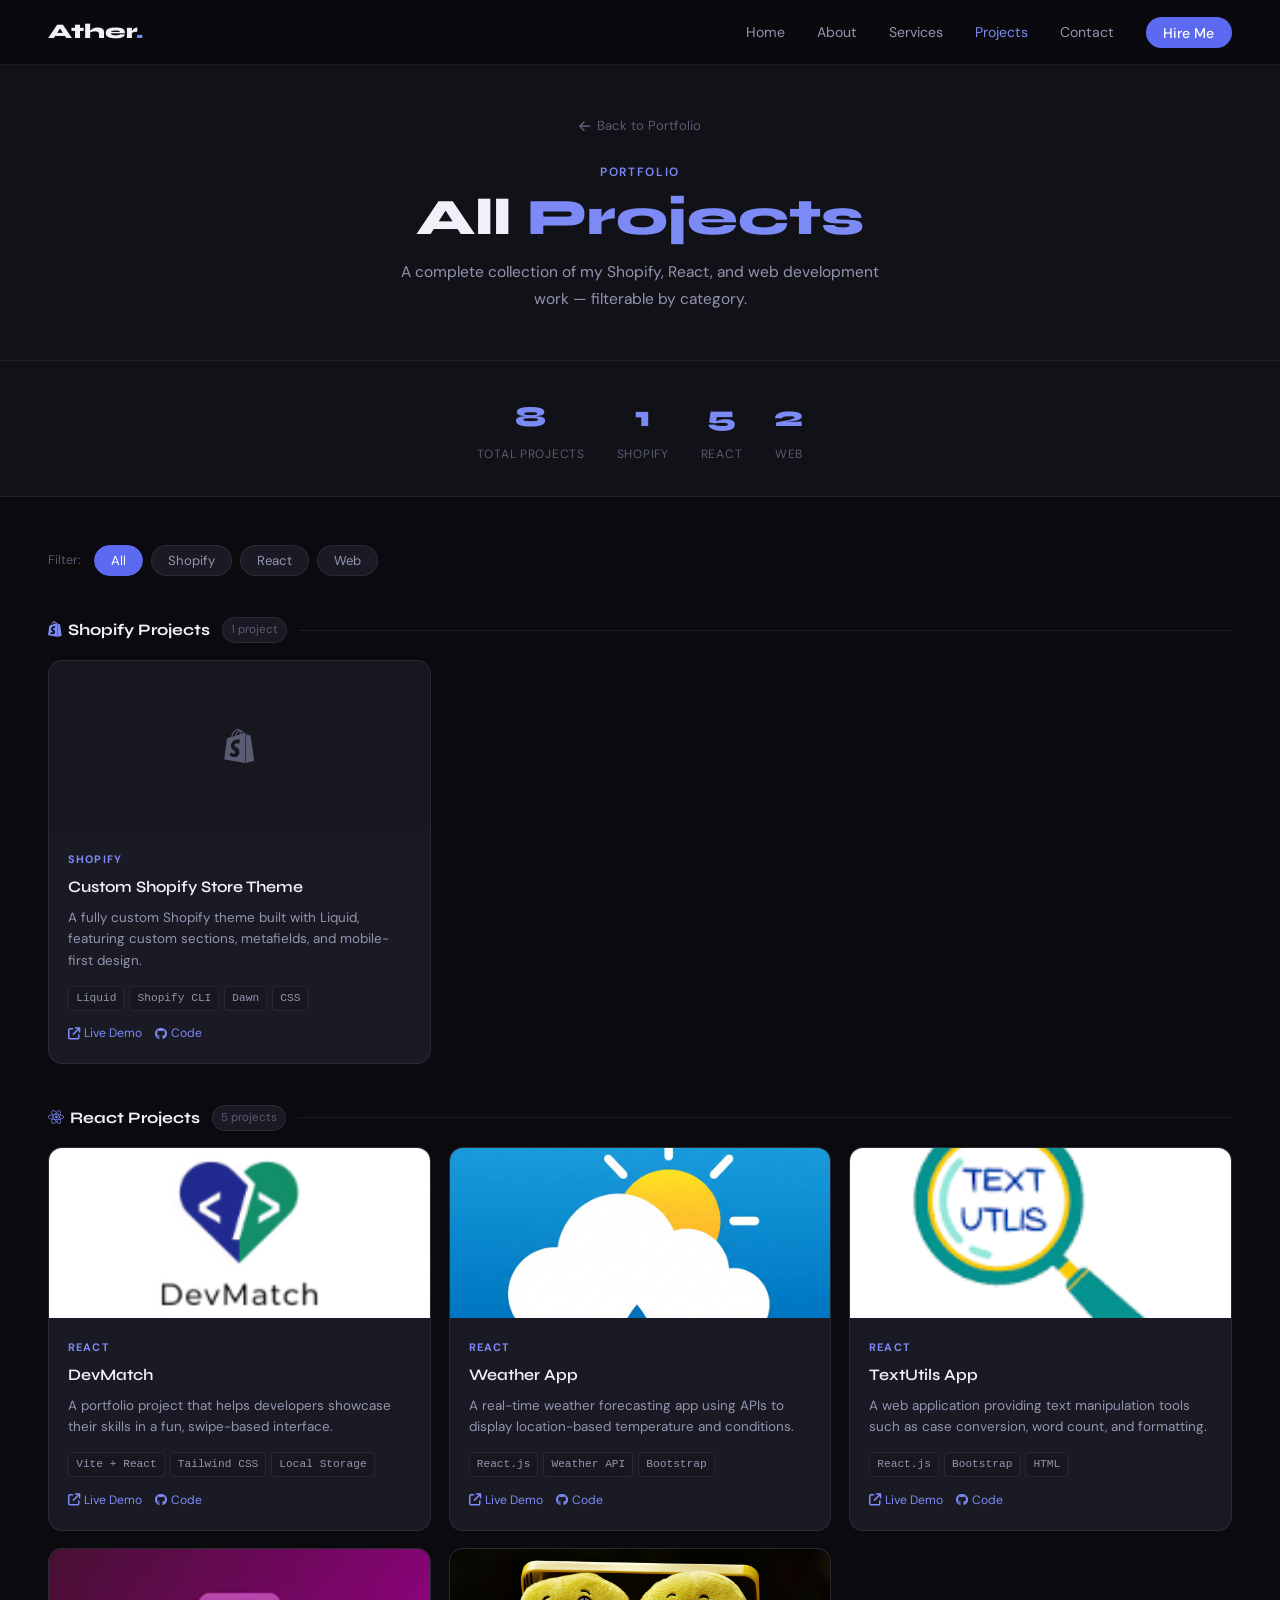
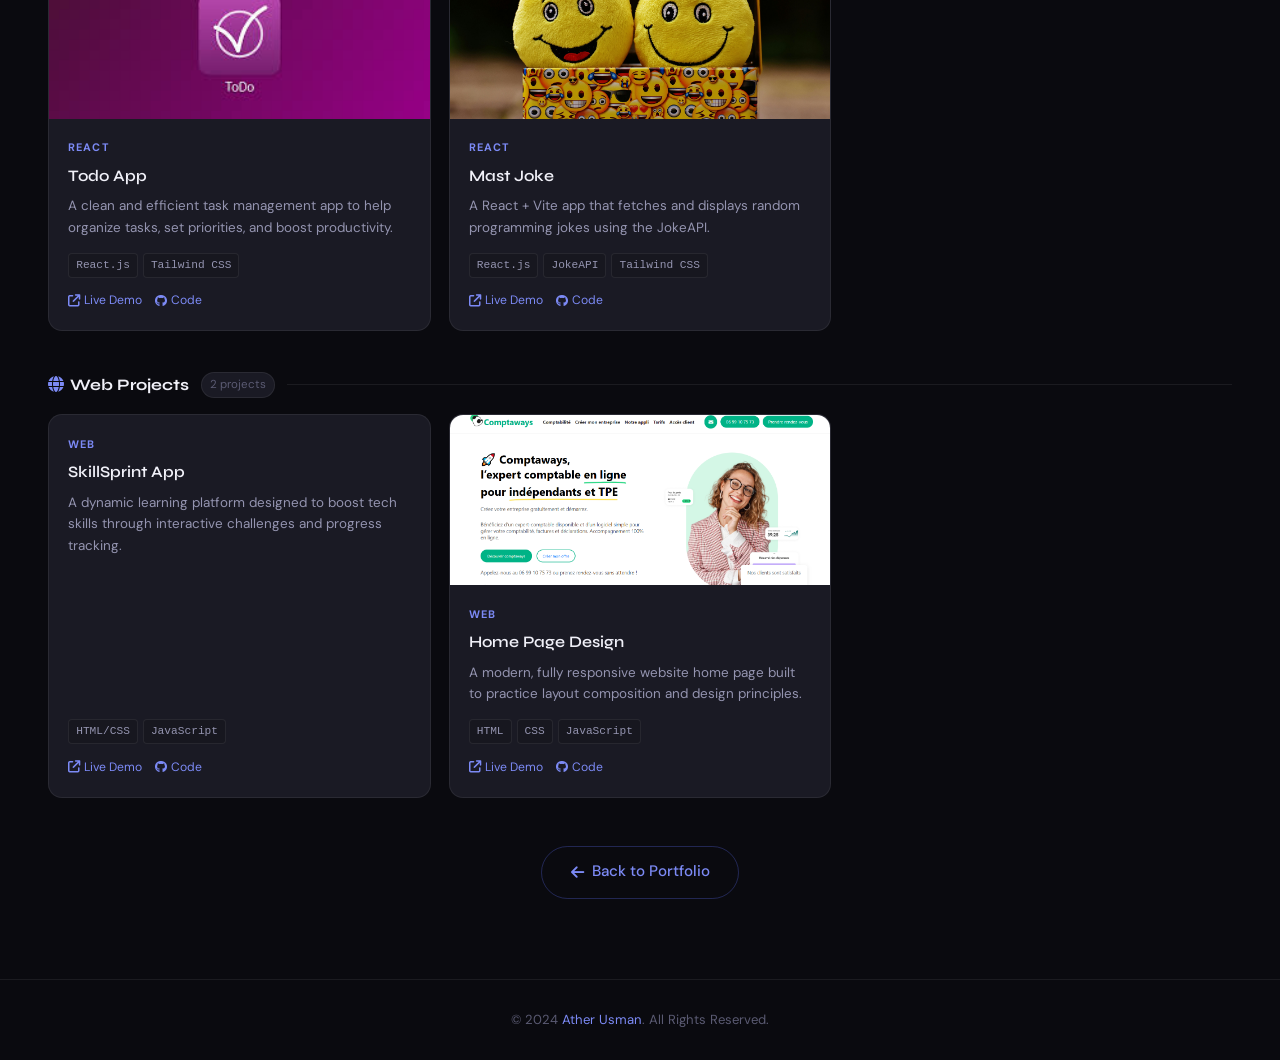
==== project.html @ b2c1b4cc "add button add more in servies and add new page all projects" ====
<!DOCTYPE html>
<html lang="en">
<head>
  <meta charset="UTF-8"/>
  <meta name="viewport" content="width=device-width, initial-scale=1.0"/>
  <title>All Projects — Ather Usman</title>
  <link rel="preconnect" href="https://fonts.googleapis.com"/>
  <link rel="preconnect" href="https://fonts.gstatic.com" crossorigin/>
  <link href="https://fonts.googleapis.com/css2?family=Syne:wght@400;500;600;700;800&family=DM+Sans:ital,opsz,wght@0,9..40,300;0,9..40,400;0,9..40,500;1,9..40,300&display=swap" rel="stylesheet"/>
  <link rel="stylesheet" href="https://cdnjs.cloudflare.com/ajax/libs/font-awesome/6.5.0/css/all.min.css"/>
  <style>
    *, *::before, *::after { box-sizing:border-box; margin:0; padding:0; }
    :root {
      --bg:#0a0a0f; --bg2:#111118; --bg3:#17171f;
      --card:#1a1a24; --accent:#5b6af0; --accent2:#7c8af5; --accent3:#3d4de0;
      --green:#22c55e; --text:#f0f0f8; --text2:#9494b0; --text3:#5a5a72;
      --border:rgba(255,255,255,0.07); --border2:rgba(91,106,240,0.3);
      --font-head:'Syne',sans-serif; --font-body:'DM Sans',sans-serif;
      --radius:14px; --radius-sm:8px; --pad:clamp(1.2rem,5vw,3rem);
    }
    html { scroll-behavior:smooth; }
    body { font-family:var(--font-body); background:var(--bg); color:var(--text); line-height:1.7; overflow-x:hidden; }

    /* NAV */
    nav {
      position:fixed; top:0; left:0; right:0; z-index:200;
      display:flex; align-items:center; justify-content:space-between;
      padding:0.9rem var(--pad);
      background:rgba(10,10,15,0.93); backdrop-filter:blur(18px);
      border-bottom:1px solid var(--border);
    }
    .nav-logo { font-family:var(--font-head); font-size:1.3rem; font-weight:800; color:var(--text); text-decoration:none; }
    .nav-logo span { color:var(--accent2); }
    .nav-links { display:flex; align-items:center; gap:2rem; list-style:none; }
    .nav-links a { color:var(--text2); text-decoration:none; font-size:0.88rem; transition:color 0.2s; }
    .nav-links a:hover { color:var(--text); }
    .nav-hire { background:var(--accent)!important; color:#fff!important; padding:0.42rem 1.1rem; border-radius:50px; font-weight:500!important; }
    .nav-links .active-link { color:var(--accent2)!important; }

    /* Hamburger */
    .hamburger { display:none; flex-direction:column; justify-content:center; align-items:center; gap:5px; width:40px; height:40px; background:var(--card); border:1px solid var(--border); border-radius:var(--radius-sm); cursor:pointer; z-index:201; }
    .hamburger span { display:block; width:20px; height:2px; background:var(--text2); border-radius:2px; transition:all 0.3s; }
    .hamburger.open span:nth-child(1) { transform:translateY(7px) rotate(45deg); background:var(--accent2); }
    .hamburger.open span:nth-child(2) { opacity:0; }
    .hamburger.open span:nth-child(3) { transform:translateY(-7px) rotate(-45deg); background:var(--accent2); }

    .drawer-overlay { display:none; position:fixed; inset:0; z-index:198; background:rgba(0,0,0,0.55); backdrop-filter:blur(2px); opacity:0; transition:opacity 0.35s; }
    .drawer-overlay.open { display:block; opacity:1; }
    .mobile-menu { position:fixed; top:0; right:0; bottom:0; z-index:199; width:min(78vw,300px); background:#13131d; border-left:1px solid var(--border2); display:flex; flex-direction:column; transform:translateX(100%); transition:transform 0.38s cubic-bezier(0.4,0,0.2,1); pointer-events:none; }
    .mobile-menu.open { transform:translateX(0); pointer-events:all; }
    .drawer-header { display:flex; align-items:center; justify-content:space-between; padding:1.1rem 1.4rem; border-bottom:1px solid var(--border); }
    .drawer-logo { font-family:var(--font-head); font-size:1.2rem; font-weight:800; color:var(--text); }
    .drawer-logo span { color:var(--accent2); }
    .drawer-close { width:34px; height:34px; background:var(--card); border:1px solid var(--border); border-radius:var(--radius-sm); display:flex; align-items:center; justify-content:center; cursor:pointer; color:var(--text2); font-size:1rem; transition:border-color 0.2s,color 0.2s; }
    .drawer-close:hover { border-color:var(--border2); color:var(--accent2); }
    .mobile-menu a { display:flex; align-items:center; gap:12px; color:var(--text2); text-decoration:none; font-size:1rem; font-weight:500; padding:1rem 1.5rem; border-bottom:1px solid var(--border); transition:color 0.2s,background 0.2s; }
    .mobile-menu a:hover { color:var(--text); background:rgba(255,255,255,0.03); }
    .mobile-menu a i { width:18px; text-align:center; color:var(--accent2); font-size:0.85rem; }
    .drawer-footer { margin-top:auto; padding:1.4rem; border-top:1px solid var(--border); }
    .drawer-hire { display:flex!important; align-items:center!important; justify-content:center!important; gap:8px; background:var(--accent)!important; color:#fff!important; border-radius:50px!important; padding:0.75rem 1.5rem!important; font-weight:600!important; font-size:0.9rem!important; border:none!important; width:100%; }
    .drawer-hire:hover { background:var(--accent2)!important; }
    .drawer-available { display:flex; align-items:center; gap:8px; font-size:0.75rem; color:var(--text3); margin-top:0.9rem; justify-content:center; }
    .drawer-available .dot { width:6px; height:6px; border-radius:50%; background:var(--green); animation:pulse 2s infinite; }
    @keyframes pulse { 0%,100%{opacity:1} 50%{opacity:0.4} }

    /* PAGE HERO */
    .page-hero {
      padding: 7rem var(--pad) 3rem;
      text-align:center;
      background:var(--bg2);
      border-bottom:1px solid var(--border);
    }
    .back-btn {
      display:inline-flex; align-items:center; gap:7px;
      color:var(--text3); text-decoration:none; font-size:0.82rem;
      margin-bottom:1.5rem; transition:color 0.2s;
    }
    .back-btn:hover { color:var(--accent2); }
    .page-hero .section-label { font-size:0.75rem; font-weight:600; letter-spacing:0.14em; text-transform:uppercase; color:var(--accent2); margin-bottom:0.5rem; }
    .page-hero h1 { font-family:var(--font-head); font-size:clamp(2rem,5vw,3.2rem); font-weight:800; line-height:1.1; margin-bottom:0.8rem; }
    .page-hero h1 span { color:var(--accent2); }
    .page-hero p { color:var(--text2); font-size:0.97rem; max-width:480px; margin:0 auto; }

    /* STATS ROW */
    .stats-row {
      display:flex; justify-content:center; gap:2rem; flex-wrap:wrap;
      padding:2rem var(--pad);
      background:var(--bg2);
      border-bottom:1px solid var(--border);
    }
    .stat { text-align:center; }
    .stat-num { font-family:var(--font-head); font-size:1.8rem; font-weight:800; color:var(--accent2); }
    .stat-label { font-size:0.75rem; color:var(--text3); text-transform:uppercase; letter-spacing:0.06em; margin-top:2px; }

    /* MAIN CONTENT */
    main { padding:3rem var(--pad) 5rem; }

    /* FILTER */
    .filter-row { display:flex; gap:0.5rem; flex-wrap:wrap; margin-bottom:2rem; align-items:center; }
    .filter-label { font-size:0.78rem; color:var(--text3); margin-right:0.3rem; }
    .filter-btn { background:var(--card); border:1px solid var(--border); color:var(--text2); padding:0.38rem 1rem; border-radius:50px; font-size:0.82rem; cursor:pointer; font-family:var(--font-body); transition:all 0.2s; }
    .filter-btn.active, .filter-btn:hover { background:var(--accent); border-color:var(--accent); color:#fff; }

    /* CATEGORY LABEL */
    .cat-header { display:flex; align-items:center; gap:12px; margin:2.5rem 0 1rem; }
    .cat-title { font-family:var(--font-head); font-size:1rem; font-weight:700; color:var(--text); }
    .cat-count { font-size:0.72rem; color:var(--text3); background:var(--card); border:1px solid var(--border); padding:2px 8px; border-radius:20px; }
    .cat-line { flex:1; height:1px; background:var(--border); }

    /* PROJECT GRID */
    .projects-grid { display:grid; grid-template-columns:repeat(auto-fill,minmax(290px,1fr)); gap:1.1rem; }
    .project-card { background:var(--card); border:1px solid var(--border); border-radius:var(--radius); overflow:hidden; transition:border-color 0.2s,transform 0.2s; display:flex; flex-direction:column; opacity:0; transform:translateY(20px); animation:fadeUp 0.5s ease forwards; }
    @keyframes fadeUp { to { opacity:1; transform:translateY(0); } }
    .project-card:hover { border-color:var(--border2); transform:translateY(-4px); }
    .project-img { width:100%; height:170px; object-fit:cover; display:block; background:var(--bg3); }
    .project-img-placeholder { width:100%; height:170px; background:var(--bg3); display:flex; align-items:center; justify-content:center; color:var(--text3); font-size:2.2rem; }
    .project-body { padding:1.2rem; flex:1; display:flex; flex-direction:column; }
    .project-type { font-size:0.68rem; font-weight:700; letter-spacing:0.1em; text-transform:uppercase; color:var(--accent2); margin-bottom:0.3rem; }
    .project-title { font-family:var(--font-head); font-size:1rem; font-weight:600; margin-bottom:0.4rem; }
    .project-desc { font-size:0.84rem; color:var(--text2); line-height:1.6; margin-bottom:0.9rem; flex:1; }
    .project-techs { display:flex; flex-wrap:wrap; gap:5px; }
    .project-tech { background:var(--bg3); border:1px solid var(--border); color:var(--text2); font-size:0.7rem; padding:2px 7px; border-radius:4px; font-family:'Courier New',monospace; }
    .project-links { display:flex; gap:0.8rem; margin-top:0.8rem; }
    .project-link { font-size:0.76rem; color:var(--accent2); text-decoration:none; display:flex; align-items:center; gap:4px; }
    .project-link:hover { color:var(--text); }

    /* HIDDEN when filtered */
    .project-card.hidden { display:none; }

    /* NO RESULTS */
    .no-results { text-align:center; padding:3rem; color:var(--text3); display:none; }
    .no-results i { font-size:2rem; margin-bottom:0.8rem; display:block; }

    /* BACK TO TOP */
    .back-to-portfolio { text-align:center; margin-top:3rem; }
    .btn-outline { display:inline-flex; align-items:center; gap:8px; border:1px solid var(--border2); color:var(--accent2); padding:0.8rem 1.8rem; border-radius:50px; text-decoration:none; font-weight:500; font-size:0.95rem; transition:background 0.2s; }
    .btn-outline:hover { background:rgba(91,106,240,0.1); }
    .btn-primary { display:inline-flex; align-items:center; gap:8px; background:var(--accent); color:#fff; padding:0.8rem 1.8rem; border-radius:50px; text-decoration:none; font-weight:500; font-size:0.95rem; transition:background 0.2s,transform 0.15s; }
    .btn-primary:hover { background:var(--accent2); }

    /* FOOTER */
    footer { text-align:center; padding:1.8rem var(--pad); border-top:1px solid var(--border); font-size:0.82rem; color:var(--text3); }
    footer span { color:var(--accent2); }

    /* RESPONSIVE */
    @media (max-width:640px) {
      .hamburger { display:flex; }
      .nav-links { display:none; }
      .stats-row { gap:1.2rem; }
      .projects-grid { grid-template-columns:1fr; }
    }
  </style>
</head>
<body>

<!-- NAV -->
<nav>
  <a href="index.html" class="nav-logo">Ather<span>.</span></a>
  <ul class="nav-links">
    <li><a href="index.html">Home</a></li>
    <li><a href="index.html#about">About</a></li>
    <li><a href="index.html#services">Services</a></li>
    <li><a href="projects.html" class="active-link">Projects</a></li>
    <li><a href="index.html#contact">Contact</a></li>
    <li><a href="index.html#contact" class="nav-hire">Hire Me</a></li>
  </ul>
  <button class="hamburger" id="hamburger" aria-label="Toggle menu">
    <span></span><span></span><span></span>
  </button>
</nav>

<!-- OVERLAY -->
<div class="drawer-overlay" id="drawer-overlay" onclick="closeMenu()"></div>

<!-- SIDE DRAWER -->
<div class="mobile-menu" id="mobile-menu">
  <div class="drawer-header">
    <span class="drawer-logo">Ather<span>.</span></span>
    <div class="drawer-close" onclick="closeMenu()"><i class="fa-solid fa-xmark"></i></div>
  </div>
  <a href="index.html" onclick="closeMenu()"><i class="fa-solid fa-house"></i> Home</a>
  <a href="index.html#about" onclick="closeMenu()"><i class="fa-solid fa-user"></i> About</a>
  <a href="index.html#services" onclick="closeMenu()"><i class="fa-solid fa-briefcase"></i> Services</a>
  <a href="projects.html" onclick="closeMenu()"><i class="fa-solid fa-folder-open"></i> Projects</a>
  <a href="index.html#contact" onclick="closeMenu()"><i class="fa-solid fa-envelope"></i> Contact</a>
  <div class="drawer-footer">
    <a href="index.html#contact" class="drawer-hire" onclick="closeMenu()"><i class="fa-solid fa-paper-plane"></i> Hire Me</a>
    <div class="drawer-available"><span class="dot"></span> Available for freelance work</div>
  </div>
</div>

<!-- PAGE HERO -->
<div class="page-hero">
  <a href="index.html" class="back-btn"><i class="fa-solid fa-arrow-left"></i> Back to Portfolio</a>
  <div class="section-label">Portfolio</div>
  <h1>All <span>Projects</span></h1>
  <p>A complete collection of my Shopify, React, and web development work — filterable by category.</p>
</div>

<!-- STATS -->
<div class="stats-row">
  <div class="stat"><div class="stat-num" id="total-count">0</div><div class="stat-label">Total Projects</div></div>
  <div class="stat"><div class="stat-num" id="shopify-count">0</div><div class="stat-label">Shopify</div></div>
  <div class="stat"><div class="stat-num" id="react-count">0</div><div class="stat-label">React</div></div>
  <div class="stat"><div class="stat-num" id="web-count">0</div><div class="stat-label">Web</div></div>
</div>

<!-- MAIN -->
<main>

  <!-- FILTER -->
  <div class="filter-row">
    <span class="filter-label">Filter:</span>
    <button class="filter-btn active" onclick="filter('all',this)">All</button>
    <button class="filter-btn" onclick="filter('shopify',this)">Shopify</button>
    <button class="filter-btn" onclick="filter('react',this)">React</button>
    <button class="filter-btn" onclick="filter('web',this)">Web</button>
  </div>

  <!-- ── SHOPIFY CATEGORY ── -->
  <div class="cat-header" id="cat-shopify">
    <span class="cat-title"><i class="fa-brands fa-shopify" style="color:var(--accent2);margin-right:6px;"></i>Shopify Projects</span>
    <span class="cat-count" id="shopify-label">0 projects</span>
    <div class="cat-line"></div>
  </div>
  <div class="projects-grid" id="grid-shopify">

    <!-- ADD YOUR SHOPIFY PROJECTS HERE -->
    <div class="project-card" data-type="shopify" style="animation-delay:0.05s">
      <div class="project-img-placeholder"><i class="fa-brands fa-shopify"></i></div>
      <div class="project-body">
        <div class="project-type">Shopify</div>
        <div class="project-title">Custom Shopify Store Theme</div>
        <div class="project-desc">A fully custom Shopify theme built with Liquid, featuring custom sections, metafields, and mobile-first design.</div>
        <div class="project-techs"><span class="project-tech">Liquid</span><span class="project-tech">Shopify CLI</span><span class="project-tech">Dawn</span><span class="project-tech">CSS</span></div>
        <div class="project-links"><a href="#" class="project-link"><i class="fa-solid fa-arrow-up-right-from-square"></i> Live Demo</a><a href="#" class="project-link"><i class="fa-brands fa-github"></i> Code</a></div>
      </div>
    </div>

    <!-- Add more Shopify cards here -->

  </div>

  <!-- ── REACT CATEGORY ── -->
  <div class="cat-header" id="cat-react">
    <span class="cat-title"><i class="fa-brands fa-react" style="color:var(--accent2);margin-right:6px;"></i>React Projects</span>
    <span class="cat-count" id="react-label">0 projects</span>
    <div class="cat-line"></div>
  </div>
  <div class="projects-grid" id="grid-react">

    <div class="project-card" data-type="react" style="animation-delay:0.05s">
      <img src="images/devmatch.png" alt="DevMatch" class="project-img" onerror="this.style.display='none'"/>
      <div class="project-body">
        <div class="project-type">React</div>
        <div class="project-title">DevMatch</div>
        <div class="project-desc">A portfolio project that helps developers showcase their skills in a fun, swipe-based interface.</div>
        <div class="project-techs"><span class="project-tech">Vite + React</span><span class="project-tech">Tailwind CSS</span><span class="project-tech">Local Storage</span></div>
        <div class="project-links"><a href="https://devmatchpro.netlify.app/" class="project-link"><i class="fa-solid fa-arrow-up-right-from-square"></i> Live Demo</a><a href="https://github.com/Ather-10/devmatch" class="project-link"><i class="fa-brands fa-github"></i> Code</a></div>
      </div>
    </div>

    <div class="project-card" data-type="react" style="animation-delay:0.1s">
      <img src="images/weather.pnj.png" alt="Weather App" class="project-img" onerror="this.style.display='none'"/>
      <div class="project-body">
        <div class="project-type">React</div>
        <div class="project-title">Weather App</div>
        <div class="project-desc">A real-time weather forecasting app using APIs to display location-based temperature and conditions.</div>
        <div class="project-techs"><span class="project-tech">React.js</span><span class="project-tech">Weather API</span><span class="project-tech">Bootstrap</span></div>
        <div class="project-links"><a href="https://ather-10.github.io/my-weather-app/" class="project-link"><i class="fa-solid fa-arrow-up-right-from-square"></i> Live Demo</a><a href="https://github.com/Ather-10/my-weather-app" class="project-link"><i class="fa-brands fa-github"></i> Code</a></div>
      </div>
    </div>

    <div class="project-card" data-type="react" style="animation-delay:0.15s">
      <img src="images/textutils.png" alt="TextUtils" class="project-img" onerror="this.style.display='none'"/>
      <div class="project-body">
        <div class="project-type">React</div>
        <div class="project-title">TextUtils App</div>
        <div class="project-desc">A web application providing text manipulation tools such as case conversion, word count, and formatting.</div>
        <div class="project-techs"><span class="project-tech">React.js</span><span class="project-tech">Bootstrap</span><span class="project-tech">HTML</span></div>
        <div class="project-links"><a href="https://ather-10.github.io/textutills-app/" class="project-link"><i class="fa-solid fa-arrow-up-right-from-square"></i> Live Demo</a><a href="https://github.com/Ather-10/textutills-app" class="project-link"><i class="fa-brands fa-github"></i> Code</a></div>
      </div>
    </div>

    <div class="project-card" data-type="react" style="animation-delay:0.2s">
      <img src="images/Todo.jpg" alt="Todo App" class="project-img" onerror="this.style.display='none'"/>
      <div class="project-body">
        <div class="project-type">React</div>
        <div class="project-title">Todo App</div>
        <div class="project-desc">A clean and efficient task management app to help organize tasks, set priorities, and boost productivity.</div>
        <div class="project-techs"><span class="project-tech">React.js</span><span class="project-tech">Tailwind CSS</span></div>
        <div class="project-links"><a href="https://ather-10.github.io/todo/" class="project-link"><i class="fa-solid fa-arrow-up-right-from-square"></i> Live Demo</a><a href="https://github.com/Ather-10/todo" class="project-link"><i class="fa-brands fa-github"></i> Code</a></div>
      </div>
    </div>

    <div class="project-card" data-type="react" style="animation-delay:0.25s">
      <img src="images/joke.jpg" alt="Mast Joke" class="project-img" onerror="this.style.display='none'"/>
      <div class="project-body">
        <div class="project-type">React</div>
        <div class="project-title">Mast Joke</div>
        <div class="project-desc">A React + Vite app that fetches and displays random programming jokes using the JokeAPI.</div>
        <div class="project-techs"><span class="project-tech">React.js</span><span class="project-tech">JokeAPI</span><span class="project-tech">Tailwind CSS</span></div>
        <div class="project-links"><a href="https://ather-10.github.io/mastjoke/" class="project-link"><i class="fa-solid fa-arrow-up-right-from-square"></i> Live Demo</a><a href="https://github.com/Ather-10/mastjoke" class="project-link"><i class="fa-brands fa-github"></i> Code</a></div>
      </div>
    </div>

    <!-- Add more React cards here -->

  </div>

  <!-- ── WEB CATEGORY ── -->
  <div class="cat-header" id="cat-web">
    <span class="cat-title"><i class="fa-solid fa-globe" style="color:var(--accent2);margin-right:6px;"></i>Web Projects</span>
    <span class="cat-count" id="web-label">0 projects</span>
    <div class="cat-line"></div>
  </div>
  <div class="projects-grid" id="grid-web">

    <div class="project-card" data-type="web" style="animation-delay:0.05s">
      <img src="images/skillrecoder.png" alt="SkillSprint" class="project-img" onerror="this.style.display='none'"/>
      <div class="project-body">
        <div class="project-type">Web</div>
        <div class="project-title">SkillSprint App</div>
        <div class="project-desc">A dynamic learning platform designed to boost tech skills through interactive challenges and progress tracking.</div>
        <div class="project-techs"><span class="project-tech">HTML/CSS</span><span class="project-tech">JavaScript</span></div>
        <div class="project-links"><a href="https://ather-10.github.io/test_demo/" class="project-link"><i class="fa-solid fa-arrow-up-right-from-square"></i> Live Demo</a><a href="https://github.com/Ather-10/test_demo" class="project-link"><i class="fa-brands fa-github"></i> Code</a></div>
      </div>
    </div>

    <div class="project-card" data-type="web" style="animation-delay:0.1s">
      <img src="images/design.png" alt="Home Page Design" class="project-img" onerror="this.style.display='none'"/>
      <div class="project-body">
        <div class="project-type">Web</div>
        <div class="project-title">Home Page Design</div>
        <div class="project-desc">A modern, fully responsive website home page built to practice layout composition and design principles.</div>
        <div class="project-techs"><span class="project-tech">HTML</span><span class="project-tech">CSS</span><span class="project-tech">JavaScript</span></div>
        <div class="project-links"><a href="https://ather-10.github.io/comptaways/" class="project-link"><i class="fa-solid fa-arrow-up-right-from-square"></i> Live Demo</a><a href="https://github.com/Ather-10/comptaways" class="project-link"><i class="fa-brands fa-github"></i> Code</a></div>
      </div>
    </div>

    <!-- Add more Web cards here -->

  </div>

  <div id="no-results" class="no-results">
    <i class="fa-solid fa-folder-open"></i>
    No projects found in this category.
  </div>

  <!-- BACK TO PORTFOLIO -->
  <div class="back-to-portfolio">
    <a href="index.html" class="btn-outline"><i class="fa-solid fa-arrow-left"></i> Back to Portfolio</a>
  </div>

</main>

<footer>
  <p>© 2024 <span>Ather Usman</span>. All Rights Reserved.</p>
</footer>

<script>
  /* Hamburger */
  const ham = document.getElementById('hamburger');
  const mMenu = document.getElementById('mobile-menu');
  const overlay = document.getElementById('drawer-overlay');
  ham.addEventListener('click', () => { mMenu.classList.contains('open') ? closeMenu() : openMenu(); });
  function openMenu() { ham.classList.add('open'); mMenu.classList.add('open'); overlay.classList.add('open'); document.body.style.overflow='hidden'; }
  function closeMenu() { ham.classList.remove('open'); mMenu.classList.remove('open'); overlay.classList.remove('open'); document.body.style.overflow=''; }

  /* Count projects and update stats */
  function updateStats(type) {
    const all = document.querySelectorAll('.project-card');
    const shopify = document.querySelectorAll('.project-card[data-type="shopify"]');
    const react = document.querySelectorAll('.project-card[data-type="react"]');
    const web = document.querySelectorAll('.project-card[data-type="web"]');

    if (type === 'all') {
      document.getElementById('total-count').textContent = all.length;
    } else {
      const visible = document.querySelectorAll(`.project-card[data-type="${type}"]`);
      document.getElementById('total-count').textContent = visible.length;
    }
    document.getElementById('shopify-count').textContent = shopify.length;
    document.getElementById('react-count').textContent = react.length;
    document.getElementById('web-count').textContent = web.length;
    document.getElementById('shopify-label').textContent = shopify.length + ' project' + (shopify.length !== 1 ? 's' : '');
    document.getElementById('react-label').textContent = react.length + ' project' + (react.length !== 1 ? 's' : '');
    document.getElementById('web-label').textContent = web.length + ' project' + (web.length !== 1 ? 's' : '');
  }

  /* Filter function */
  function filter(type, btn) {
    document.querySelectorAll('.filter-btn').forEach(b => b.classList.remove('active'));
    btn.classList.add('active');

    const cats = ['shopify', 'react', 'web'];
    cats.forEach(cat => {
      const grid = document.getElementById('grid-' + cat);
      const header = document.getElementById('cat-' + cat);
      if (type === 'all' || type === cat) {
        grid.style.display = 'grid';
        header.style.display = 'flex';
      } else {
        grid.style.display = 'none';
        header.style.display = 'none';
      }
    });

    const noResults = document.getElementById('no-results');
    noResults.style.display = 'none';
    document.getElementById('total-count').textContent =
      type === 'all'
        ? document.querySelectorAll('.project-card').length
        : document.querySelectorAll(`.project-card[data-type="${type}"]`).length;
  }

  /* Init */
  updateStats('all');
</script>
</body>
</html>
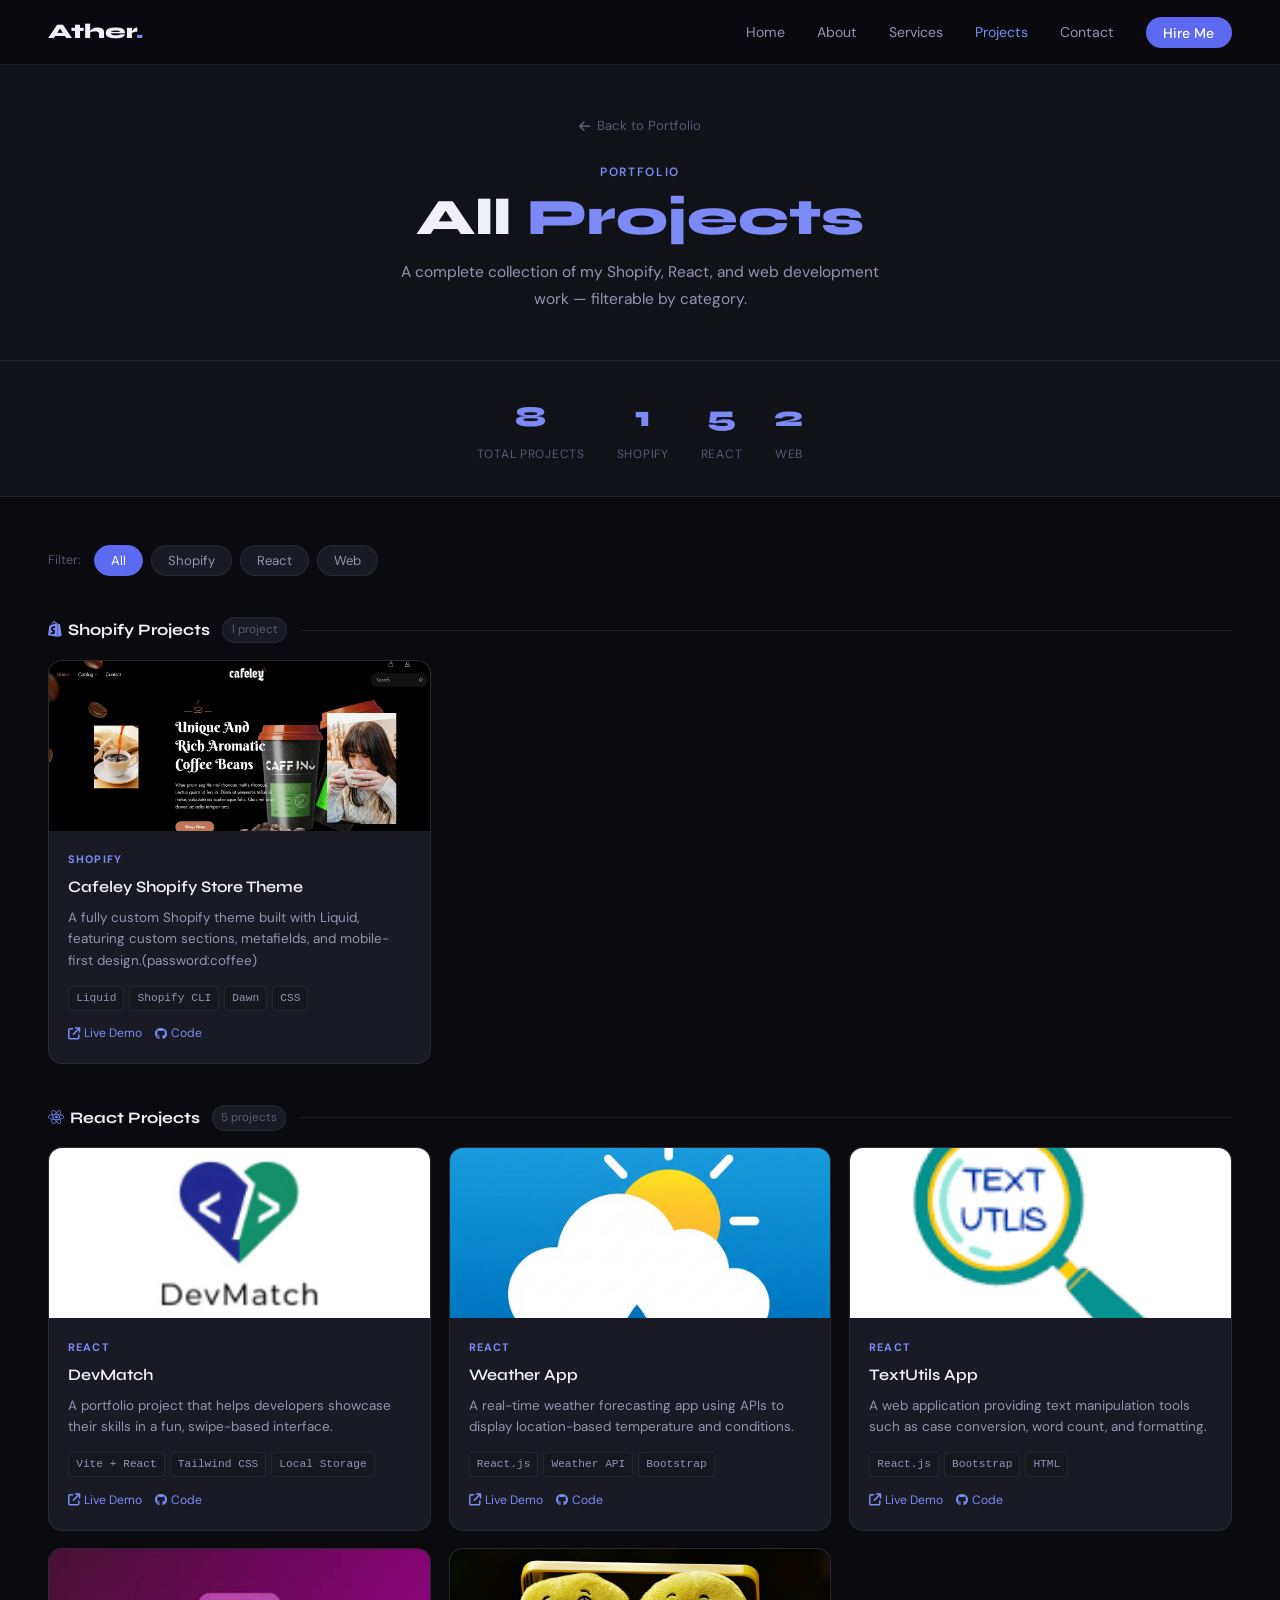
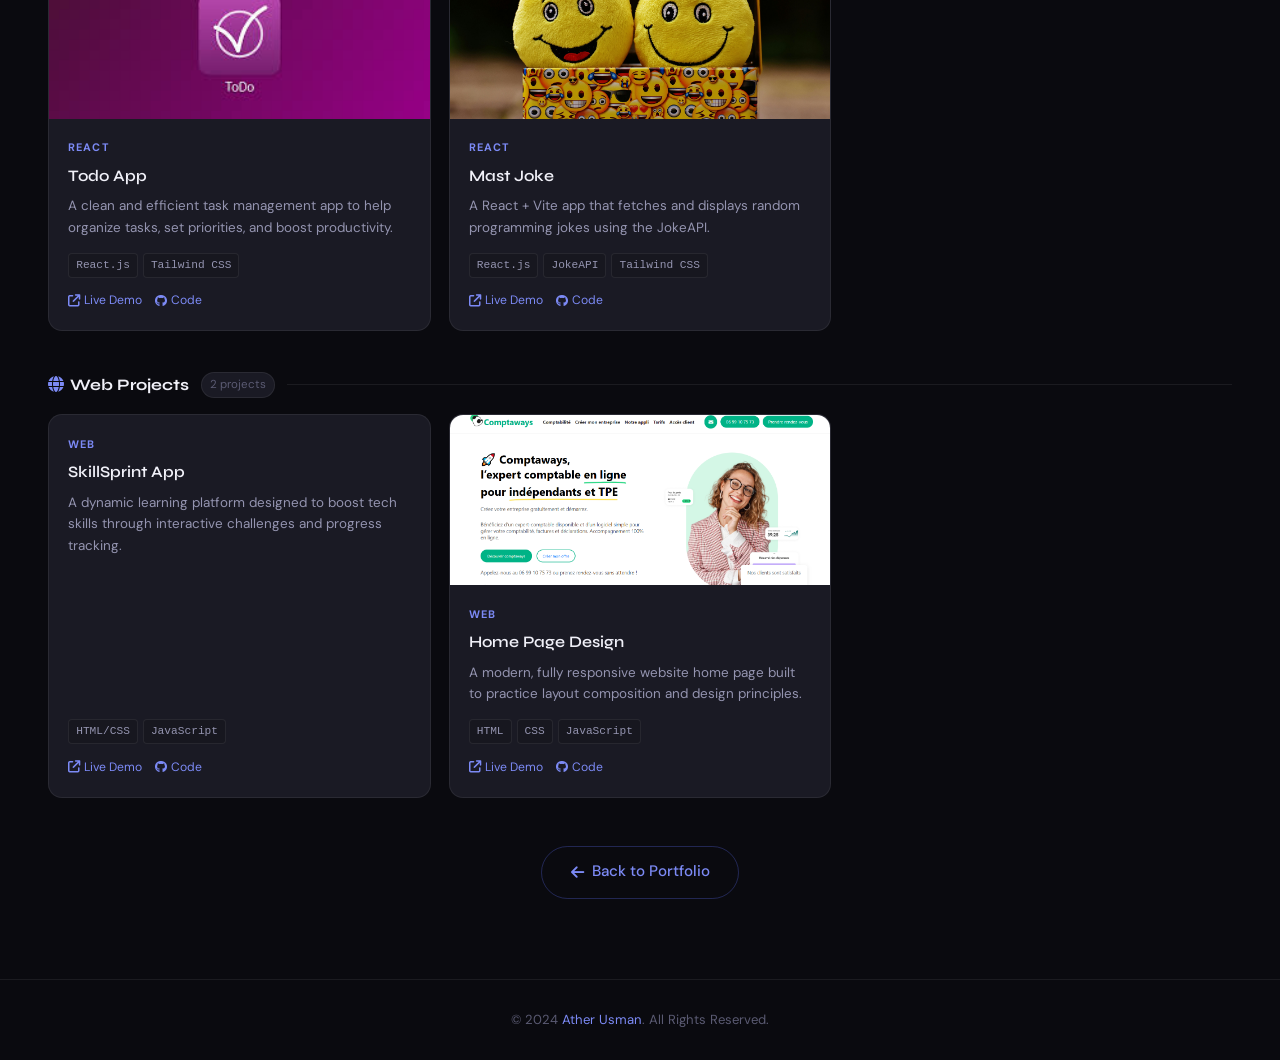
==== commit ca3e7d48: "add new project shopify coffley" ====
--- a/project.html
+++ b/project.html
@@ -4,6 +4,7 @@
   <meta charset="UTF-8"/>
   <meta name="viewport" content="width=device-width, initial-scale=1.0"/>
   <title>All Projects — Ather Usman</title>
+  <link rel="icon" href="data:image/svg+xml,<svg xmlns='http://www.w3.org/2000/svg' viewBox='0 0 32 32'><circle cx='16' cy='16' r='15' fill='%2313131d' stroke='%237c8af5' stroke-width='1.5'/><text x='16' y='21' font-family='sans-serif' font-weight='900' font-size='13' fill='%237c8af5' text-anchor='middle'>AU</text></svg>">
   <link rel="preconnect" href="https://fonts.googleapis.com"/>
   <link rel="preconnect" href="https://fonts.gstatic.com" crossorigin/>
   <link href="https://fonts.googleapis.com/css2?family=Syne:wght@400;500;600;700;800&family=DM+Sans:ital,opsz,wght@0,9..40,300;0,9..40,400;0,9..40,500;1,9..40,300&display=swap" rel="stylesheet"/>
@@ -227,13 +228,13 @@
 
     <!-- ADD YOUR SHOPIFY PROJECTS HERE -->
     <div class="project-card" data-type="shopify" style="animation-delay:0.05s">
-      <div class="project-img-placeholder"><i class="fa-brands fa-shopify"></i></div>
+      <img src="images/coffee.webp" alt="Cafeley Shopify Theme" class="project-img" onerror="this.style.display='none'"/>
       <div class="project-body">
         <div class="project-type">Shopify</div>
-        <div class="project-title">Custom Shopify Store Theme</div>
-        <div class="project-desc">A fully custom Shopify theme built with Liquid, featuring custom sections, metafields, and mobile-first design.</div>
+        <div class="project-title">Cafeley Shopify Store Theme</div>
+        <div class="project-desc">A fully custom Shopify theme built with Liquid, featuring custom sections, metafields, and mobile-first design.(password:coffee)</div>
         <div class="project-techs"><span class="project-tech">Liquid</span><span class="project-tech">Shopify CLI</span><span class="project-tech">Dawn</span><span class="project-tech">CSS</span></div>
-        <div class="project-links"><a href="#" class="project-link"><i class="fa-solid fa-arrow-up-right-from-square"></i> Live Demo</a><a href="#" class="project-link"><i class="fa-brands fa-github"></i> Code</a></div>
+        <div class="project-links"><a href="https://cafeley.myshopify.com/" class="project-link"><i class="fa-solid fa-arrow-up-right-from-square"></i> Live Demo</a><a href="#" class="project-link"><i class="fa-brands fa-github"></i> Code</a></div>
       </div>
     </div>
 
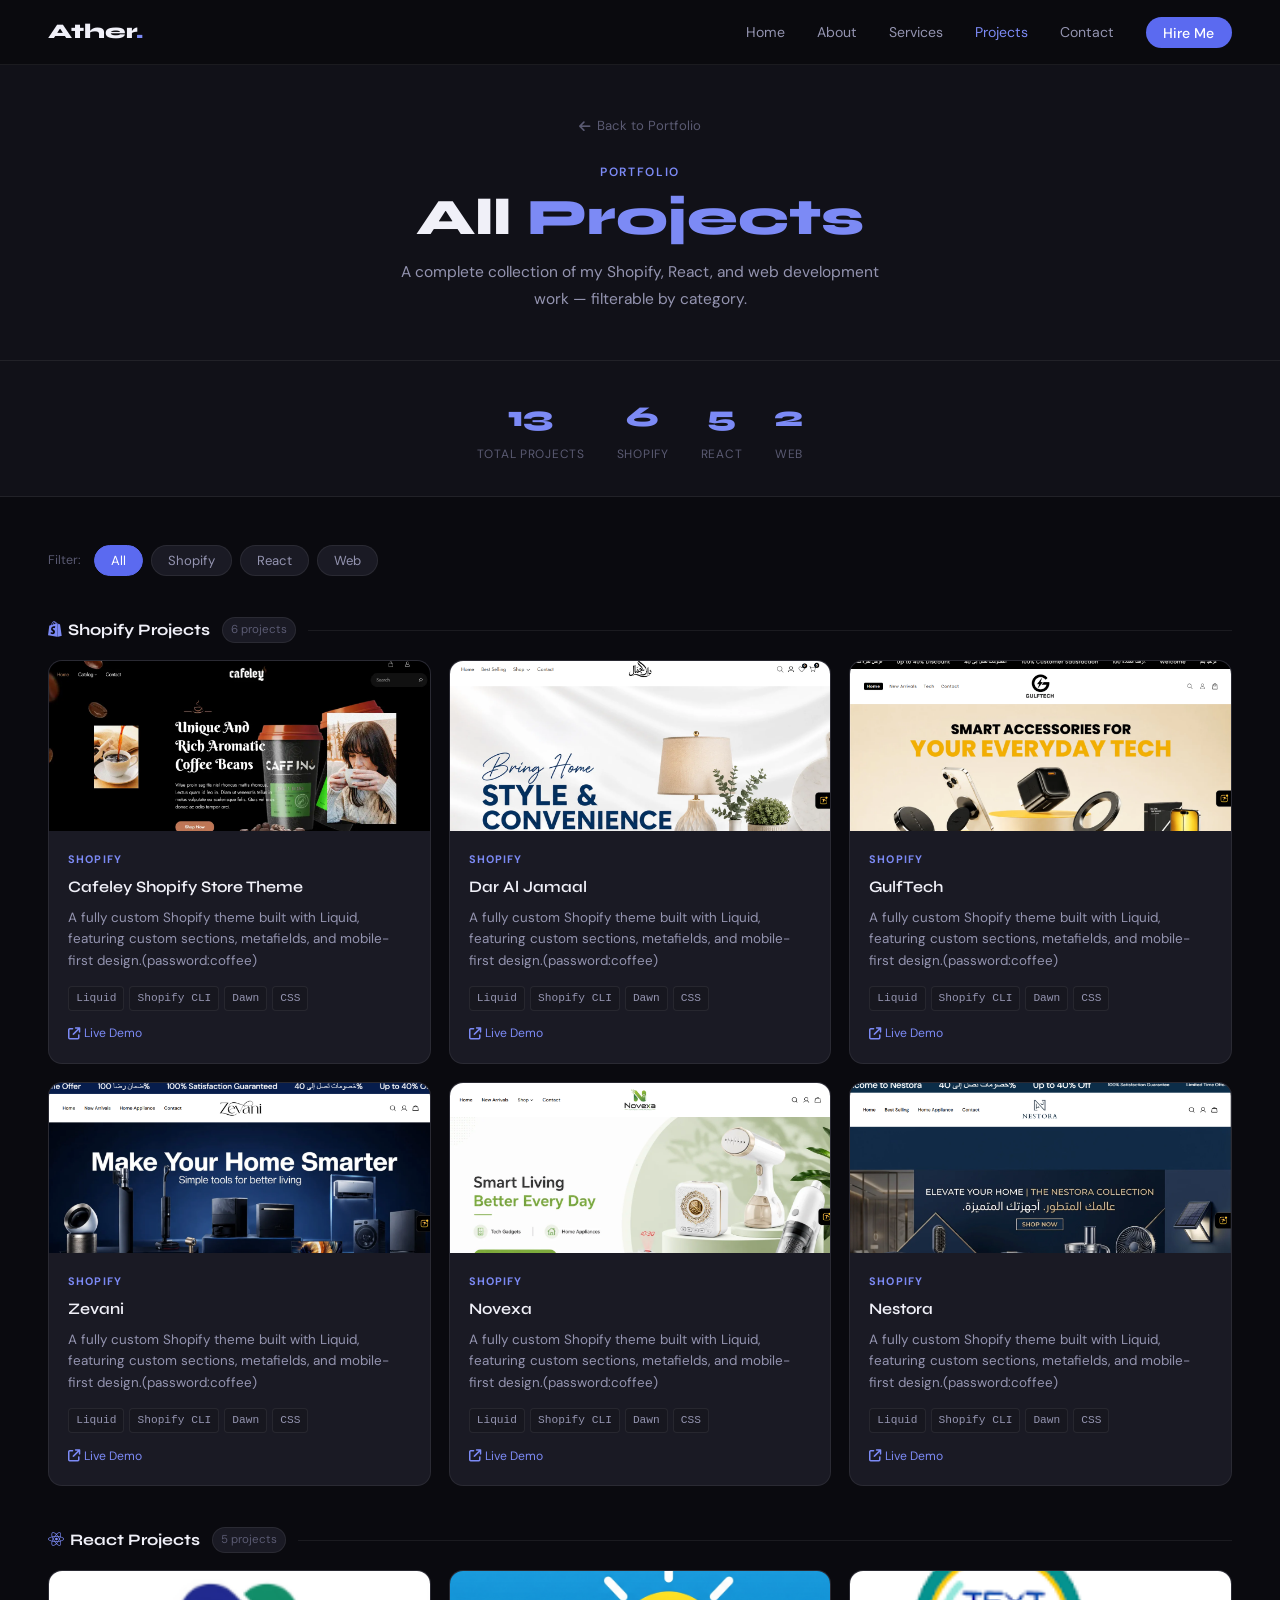
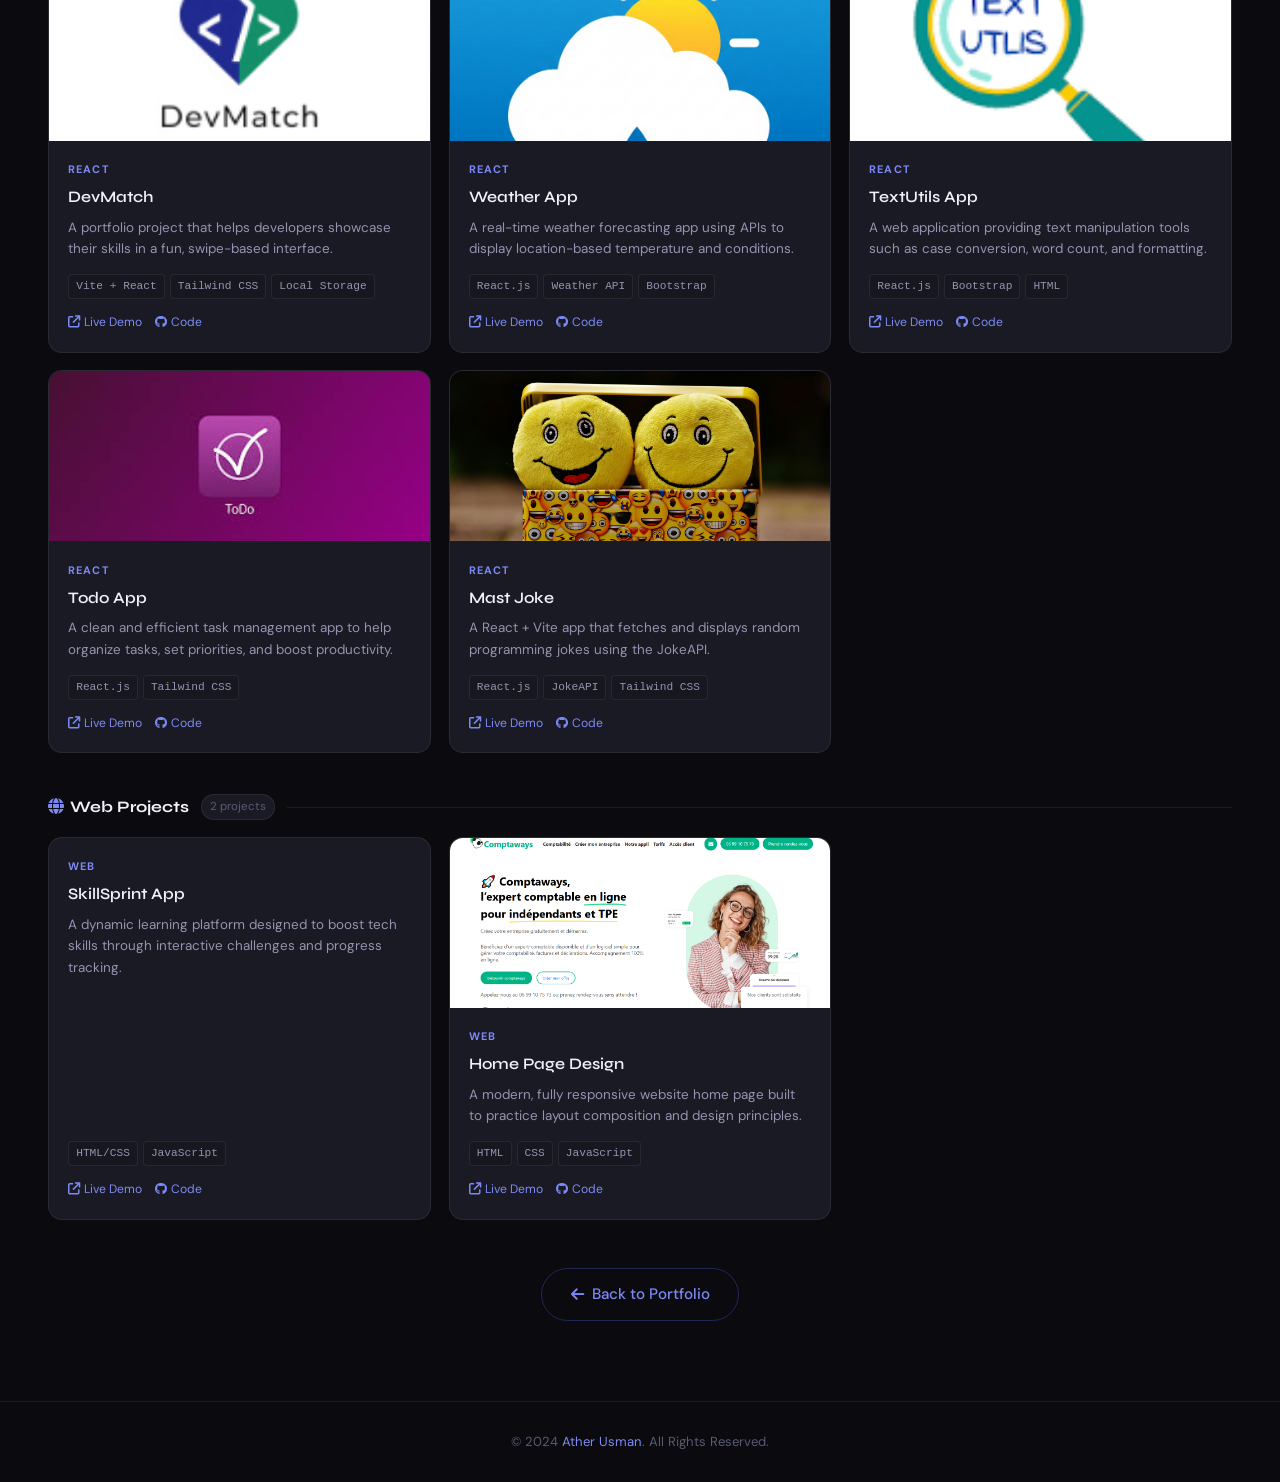
==== commit 29fa2a06: "update projests html" ====
--- a/project.html
+++ b/project.html
@@ -234,10 +234,60 @@
         <div class="project-title">Cafeley Shopify Store Theme</div>
         <div class="project-desc">A fully custom Shopify theme built with Liquid, featuring custom sections, metafields, and mobile-first design.(password:coffee)</div>
         <div class="project-techs"><span class="project-tech">Liquid</span><span class="project-tech">Shopify CLI</span><span class="project-tech">Dawn</span><span class="project-tech">CSS</span></div>
-        <div class="project-links"><a href="https://cafeley.myshopify.com/" class="project-link"><i class="fa-solid fa-arrow-up-right-from-square"></i> Live Demo</a><a href="#" class="project-link"><i class="fa-brands fa-github"></i> Code</a></div>
-      </div>
-    </div>
-
+        <div class="project-links"><a href="https://cafeley.myshopify.com/" class="project-link"><i class="fa-solid fa-arrow-up-right-from-square"></i> Live Demo</a></div>
+      </div>
+    </div>
+    <div class="project-card" data-type="shopify" style="animation-delay:0.05s">
+      <img src="images/project-2.png" alt="Cafeley Shopify Theme" class="project-img" onerror="this.style.display='none'"/>
+      <div class="project-body">
+        <div class="project-type">Shopify</div>
+        <div class="project-title">Dar Al Jamaal</div>
+        <div class="project-desc">A fully custom Shopify theme built with Liquid, featuring custom sections, metafields, and mobile-first design.(password:coffee)</div>
+        <div class="project-techs"><span class="project-tech">Liquid</span><span class="project-tech">Shopify CLI</span><span class="project-tech">Dawn</span><span class="project-tech">CSS</span></div>
+        <div class="project-links"><a href="https://daraljamaal.com/" class="project-link"><i class="fa-solid fa-arrow-up-right-from-square"></i> Live Demo</a></div>
+      </div>
+    </div>
+     <div class="project-card" data-type="shopify" style="animation-delay:0.05s">
+      <img src="images/gultexh.png" alt="Cafeley Shopify Theme" class="project-img" onerror="this.style.display='none'"/>
+      <div class="project-body">
+        <div class="project-type">Shopify</div>
+        <div class="project-title">GulfTech</div>
+        <div class="project-desc">A fully custom Shopify theme built with Liquid, featuring custom sections, metafields, and mobile-first design.(password:coffee)</div>
+        <div class="project-techs"><span class="project-tech">Liquid</span><span class="project-tech">Shopify CLI</span><span class="project-tech">Dawn</span><span class="project-tech">CSS</span></div>
+        <div class="project-links"><a href="https://gulftech-gcc.shop/" class="project-link"><i class="fa-solid fa-arrow-up-right-from-square"></i> Live Demo</a></div>
+      </div>
+    </div>
+     <div class="project-card" data-type="shopify" style="animation-delay:0.05s">
+      <img src="images/zevani.png" alt="Cafeley Shopify Theme" class="project-img" onerror="this.style.display='none'"/>
+      <div class="project-body">
+        <div class="project-type">Shopify</div>
+        <div class="project-title">Zevani</div>
+        <div class="project-desc">A fully custom Shopify theme built with Liquid, featuring custom sections, metafields, and mobile-first design.(password:coffee)</div>
+        <div class="project-techs"><span class="project-tech">Liquid</span><span class="project-tech">Shopify CLI</span><span class="project-tech">Dawn</span><span class="project-tech">CSS</span></div>
+        <div class="project-links"><a href="https://zevani.store/" class="project-link"><i class="fa-solid fa-arrow-up-right-from-square"></i> Live Demo</a></div>
+      </div>
+    </div>
+     <div class="project-card" data-type="shopify" style="animation-delay:0.05s">
+      <img src="images/nosteria.png" alt="Cafeley Shopify Theme" class="project-img" onerror="this.style.display='none'"/>
+      <div class="project-body">
+        <div class="project-type">Shopify</div>
+        <div class="project-title">Novexa</div>
+        <div class="project-desc">A fully custom Shopify theme built with Liquid, featuring custom sections, metafields, and mobile-first design.(password:coffee)</div>
+        <div class="project-techs"><span class="project-tech">Liquid</span><span class="project-tech">Shopify CLI</span><span class="project-tech">Dawn</span><span class="project-tech">CSS</span></div>
+        <div class="project-links"><a href="https://shopnovexa.store/" class="project-link"><i class="fa-solid fa-arrow-up-right-from-square"></i> Live Demo</a></div>
+      </div>
+    </div>
+     <div class="project-card" data-type="shopify" style="animation-delay:0.05s">
+      <img src="images/nestoraa.png" alt="Cafeley Shopify Theme" class="project-img" onerror="this.style.display='none'"/>
+      <div class="project-body">
+        <div class="project-type">Shopify</div>
+        <div class="project-title">Nestora</div>
+        <div class="project-desc">A fully custom Shopify theme built with Liquid, featuring custom sections, metafields, and mobile-first design.(password:coffee)</div>
+        <div class="project-techs"><span class="project-tech">Liquid</span><span class="project-tech">Shopify CLI</span><span class="project-tech">Dawn</span><span class="project-tech">CSS</span></div>
+        <div class="project-links"><a href="https://nestorashop.biz/" class="project-link"><i class="fa-solid fa-arrow-up-right-from-square"></i> Live Demo</a></div>
+      </div>
+    </div>
+    
     <!-- Add more Shopify cards here -->
 
   </div>
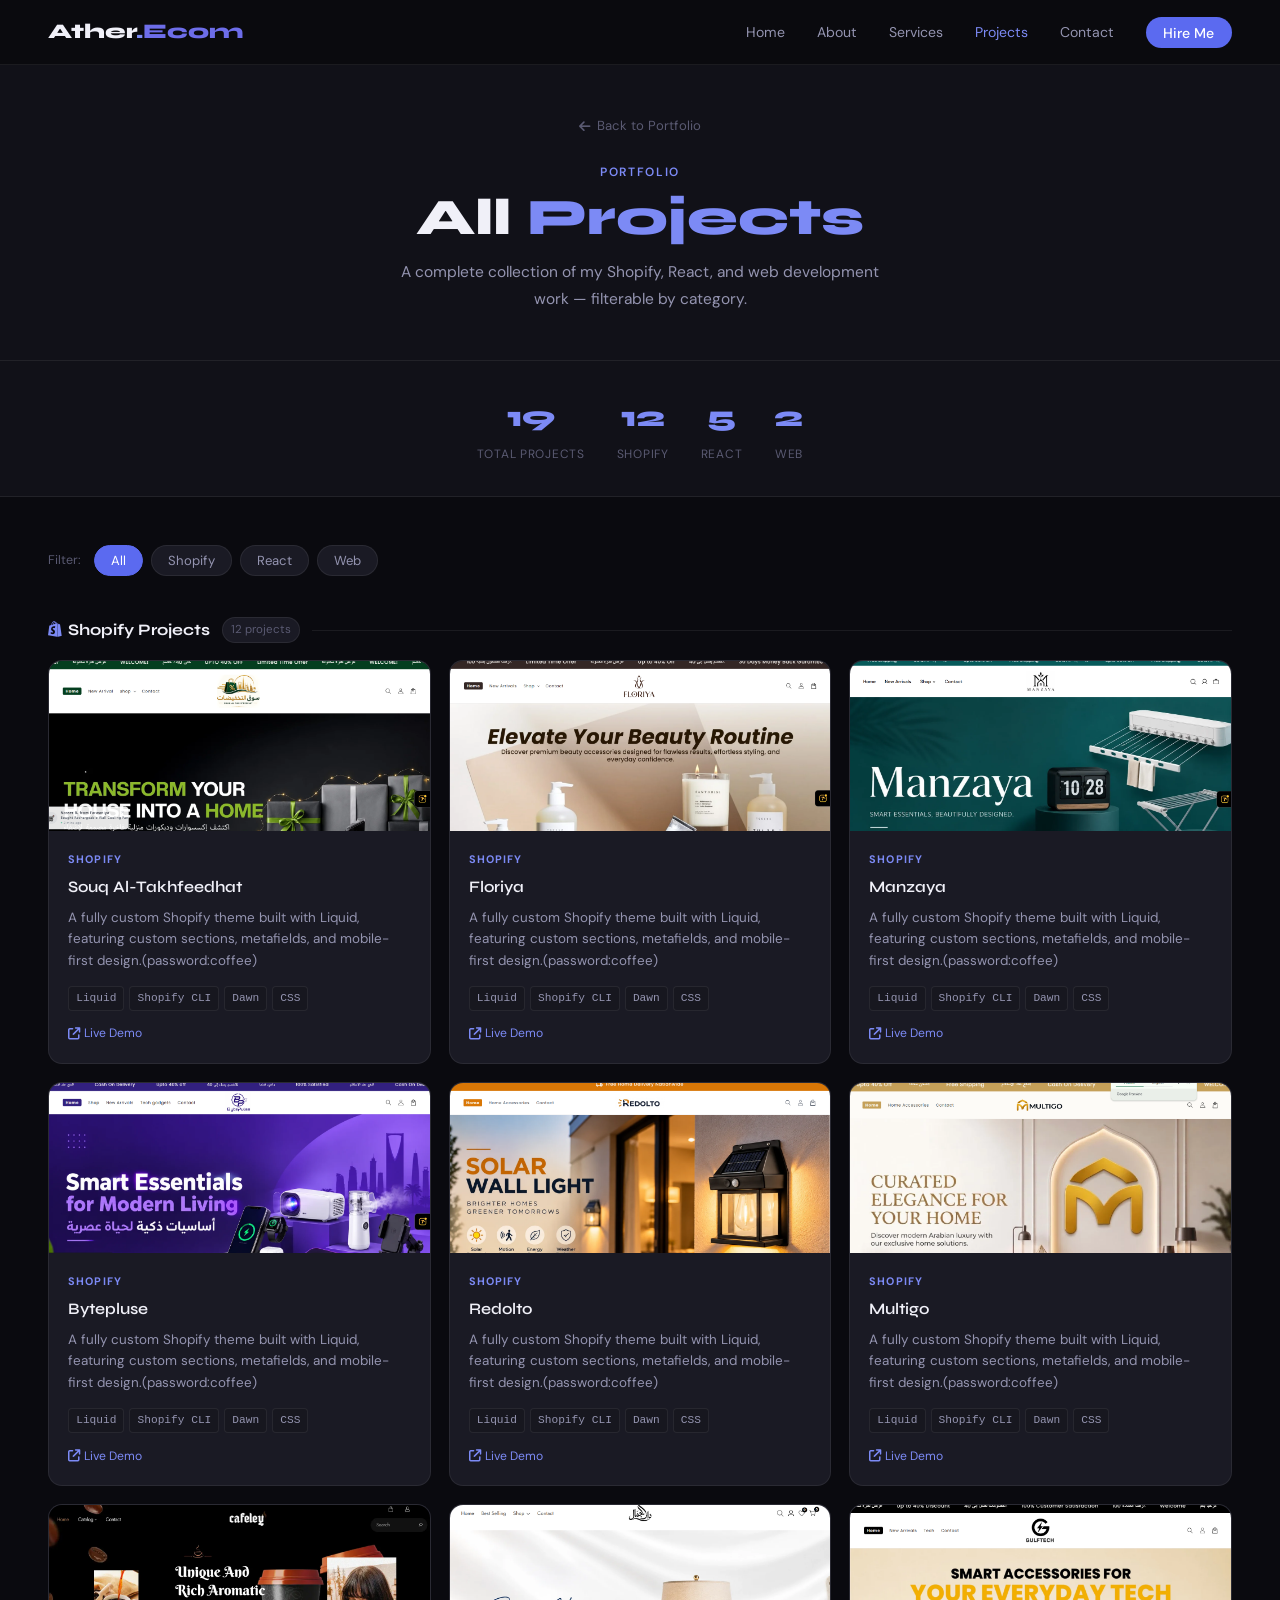
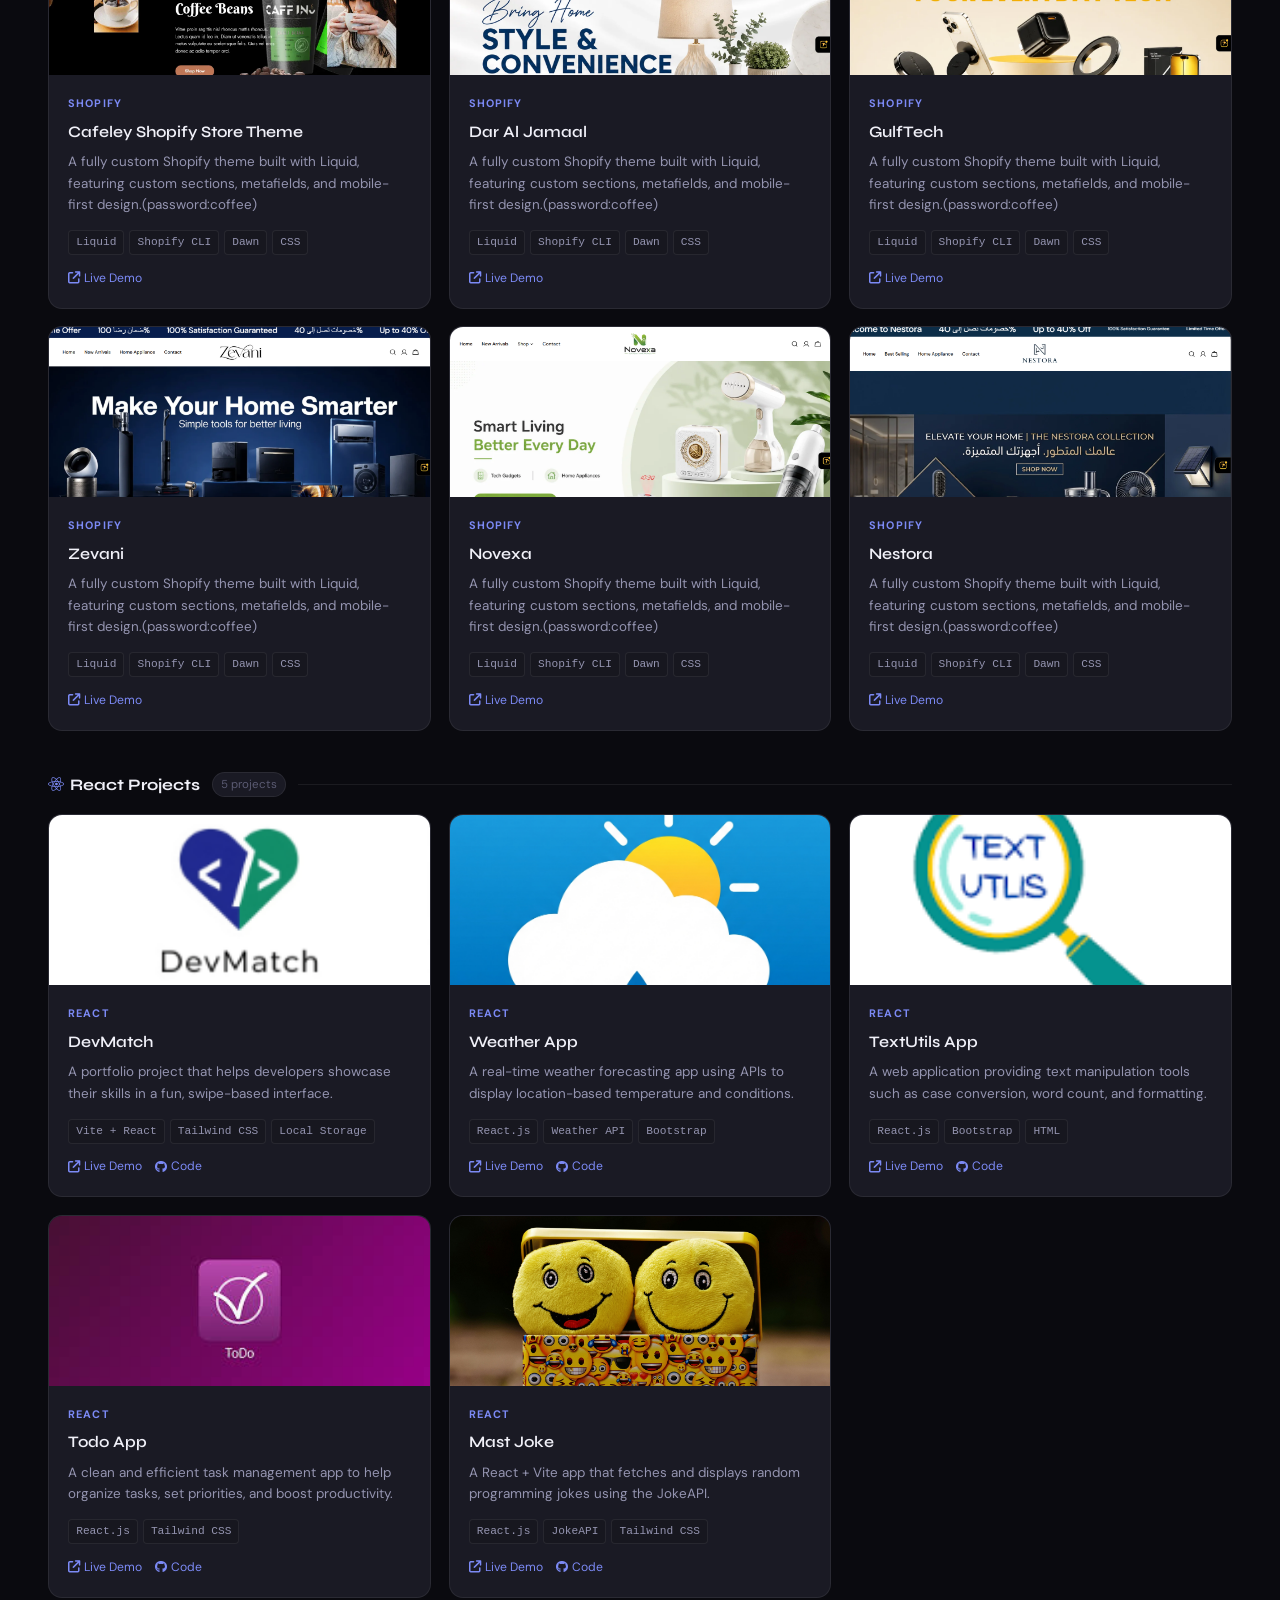
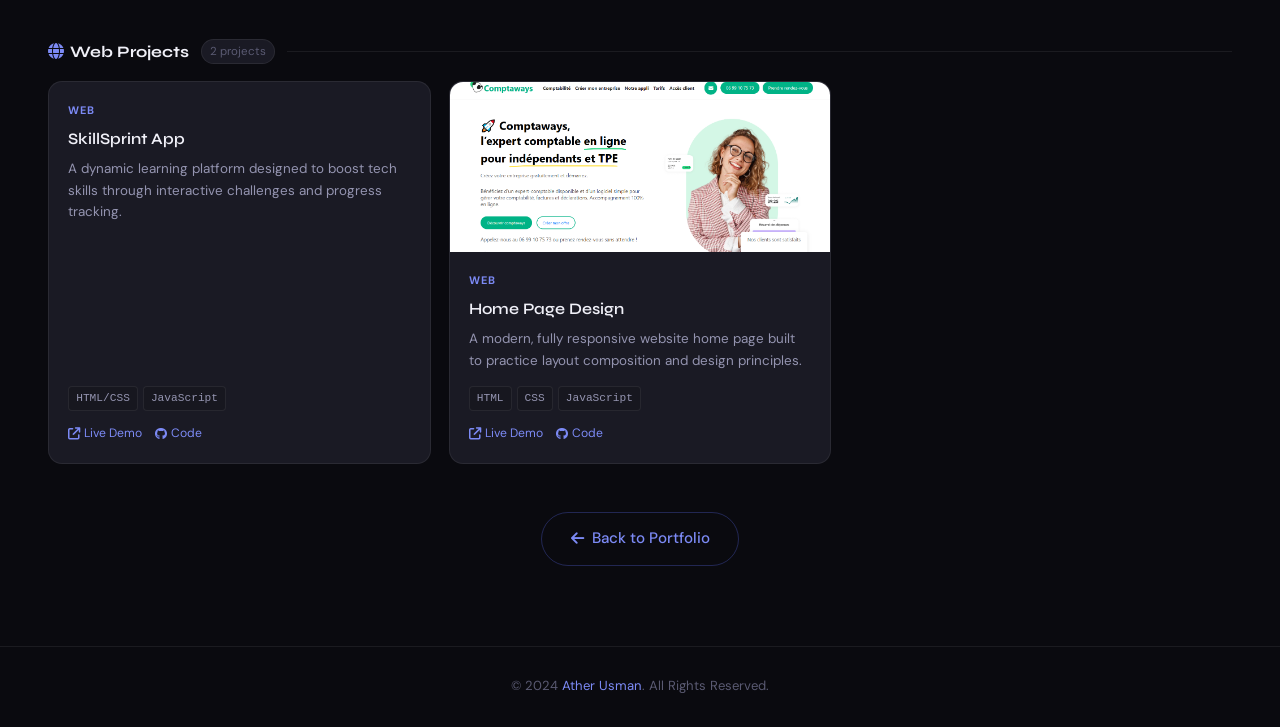
==== commit 9c7ab916: "add shopify projtes, update images , and sme data ," ====
--- a/project.html
+++ b/project.html
@@ -156,7 +156,7 @@
 
 <!-- NAV -->
 <nav>
-  <a href="index.html" class="nav-logo">Ather<span>.</span></a>
+  <a href="index.html" class="nav-logo">Ather<span>.</span><span style="color:rgb(109, 109, 233);">Ecom</span></a>
   <ul class="nav-links">
     <li><a href="index.html">Home</a></li>
     <li><a href="index.html#about">About</a></li>
@@ -227,6 +227,66 @@
   <div class="projects-grid" id="grid-shopify">
 
     <!-- ADD YOUR SHOPIFY PROJECTS HERE -->
+       <div class="project-card" data-type="shopify" style="animation-delay:0.05s">
+      <img src="images/souqaltakhfeedhat.png" alt="Cafeley Shopify Theme" class="project-img" onerror="this.style.display='none'"/>
+      <div class="project-body">
+        <div class="project-type">Shopify</div>
+        <div class="project-title">Souq Al-Takhfeedhat</div>
+        <div class="project-desc">A fully custom Shopify theme built with Liquid, featuring custom sections, metafields, and mobile-first design.(password:coffee)</div>
+        <div class="project-techs"><span class="project-tech">Liquid</span><span class="project-tech">Shopify CLI</span><span class="project-tech">Dawn</span><span class="project-tech">CSS</span></div>
+        <div class="project-links"><a href="https://souqaltakhfeedhat.com/" class="project-link"><i class="fa-solid fa-arrow-up-right-from-square"></i> Live Demo</a></div>
+      </div>
+    </div>
+         <div class="project-card" data-type="shopify" style="animation-delay:0.05s">
+      <img src="images/floryia.png" alt="Cafeley Shopify Theme" class="project-img" onerror="this.style.display='none'"/>
+      <div class="project-body">
+        <div class="project-type">Shopify</div>
+        <div class="project-title">Floriya</div>
+        <div class="project-desc">A fully custom Shopify theme built with Liquid, featuring custom sections, metafields, and mobile-first design.(password:coffee)</div>
+        <div class="project-techs"><span class="project-tech">Liquid</span><span class="project-tech">Shopify CLI</span><span class="project-tech">Dawn</span><span class="project-tech">CSS</span></div>
+        <div class="project-links"><a href="https://thefloriya.com/" class="project-link"><i class="fa-solid fa-arrow-up-right-from-square"></i> Live Demo</a></div>
+      </div>
+    </div>
+        <div class="project-card" data-type="shopify" style="animation-delay:0.05s">
+      <img src="images/Manzaya.png" alt="Cafeley Shopify Theme" class="project-img" onerror="this.style.display='none'"/>
+      <div class="project-body">
+        <div class="project-type">Shopify</div>
+        <div class="project-title">Manzaya</div>
+        <div class="project-desc">A fully custom Shopify theme built with Liquid, featuring custom sections, metafields, and mobile-first design.(password:coffee)</div>
+        <div class="project-techs"><span class="project-tech">Liquid</span><span class="project-tech">Shopify CLI</span><span class="project-tech">Dawn</span><span class="project-tech">CSS</span></div>
+        <div class="project-links"><a href="https://www.manzaya.com/" class="project-link"><i class="fa-solid fa-arrow-up-right-from-square"></i> Live Demo</a></div>
+      </div>
+    </div>
+      <div class="project-card" data-type="shopify" style="animation-delay:0.05s">
+      <img src="images/bytepluse.png" alt="Cafeley Shopify Theme" class="project-img" onerror="this.style.display='none'"/>
+      <div class="project-body">
+        <div class="project-type">Shopify</div>
+        <div class="project-title">Bytepluse</div>
+        <div class="project-desc">A fully custom Shopify theme built with Liquid, featuring custom sections, metafields, and mobile-first design.(password:coffee)</div>
+        <div class="project-techs"><span class="project-tech">Liquid</span><span class="project-tech">Shopify CLI</span><span class="project-tech">Dawn</span><span class="project-tech">CSS</span></div>
+        <div class="project-links"><a href="https://bytepulseksa.store/" class="project-link"><i class="fa-solid fa-arrow-up-right-from-square"></i> Live Demo</a></div>
+      </div>
+    </div>
+     <div class="project-card" data-type="shopify" style="animation-delay:0.05s">
+      <img src="images/redolto.png" alt="Cafeley Shopify Theme" class="project-img" onerror="this.style.display='none'"/>
+      <div class="project-body">
+        <div class="project-type">Shopify</div>
+        <div class="project-title">Redolto</div>
+        <div class="project-desc">A fully custom Shopify theme built with Liquid, featuring custom sections, metafields, and mobile-first design.(password:coffee)</div>
+        <div class="project-techs"><span class="project-tech">Liquid</span><span class="project-tech">Shopify CLI</span><span class="project-tech">Dawn</span><span class="project-tech">CSS</span></div>
+        <div class="project-links"><a href="https://redolto.store/" class="project-link"><i class="fa-solid fa-arrow-up-right-from-square"></i> Live Demo</a></div>
+      </div>
+    </div>
+     <div class="project-card" data-type="shopify" style="animation-delay:0.05s">
+      <img src="images/multigo.png" alt="Cafeley Shopify Theme" class="project-img" onerror="this.style.display='none'"/>
+      <div class="project-body">
+        <div class="project-type">Shopify</div>
+        <div class="project-title">Multigo</div>
+        <div class="project-desc">A fully custom Shopify theme built with Liquid, featuring custom sections, metafields, and mobile-first design.(password:coffee)</div>
+        <div class="project-techs"><span class="project-tech">Liquid</span><span class="project-tech">Shopify CLI</span><span class="project-tech">Dawn</span><span class="project-tech">CSS</span></div>
+        <div class="project-links"><a href="https://multigo.store/" class="project-link"><i class="fa-solid fa-arrow-up-right-from-square"></i> Live Demo</a></div>
+      </div>
+    </div>
     <div class="project-card" data-type="shopify" style="animation-delay:0.05s">
       <img src="images/coffee.webp" alt="Cafeley Shopify Theme" class="project-img" onerror="this.style.display='none'"/>
       <div class="project-body">
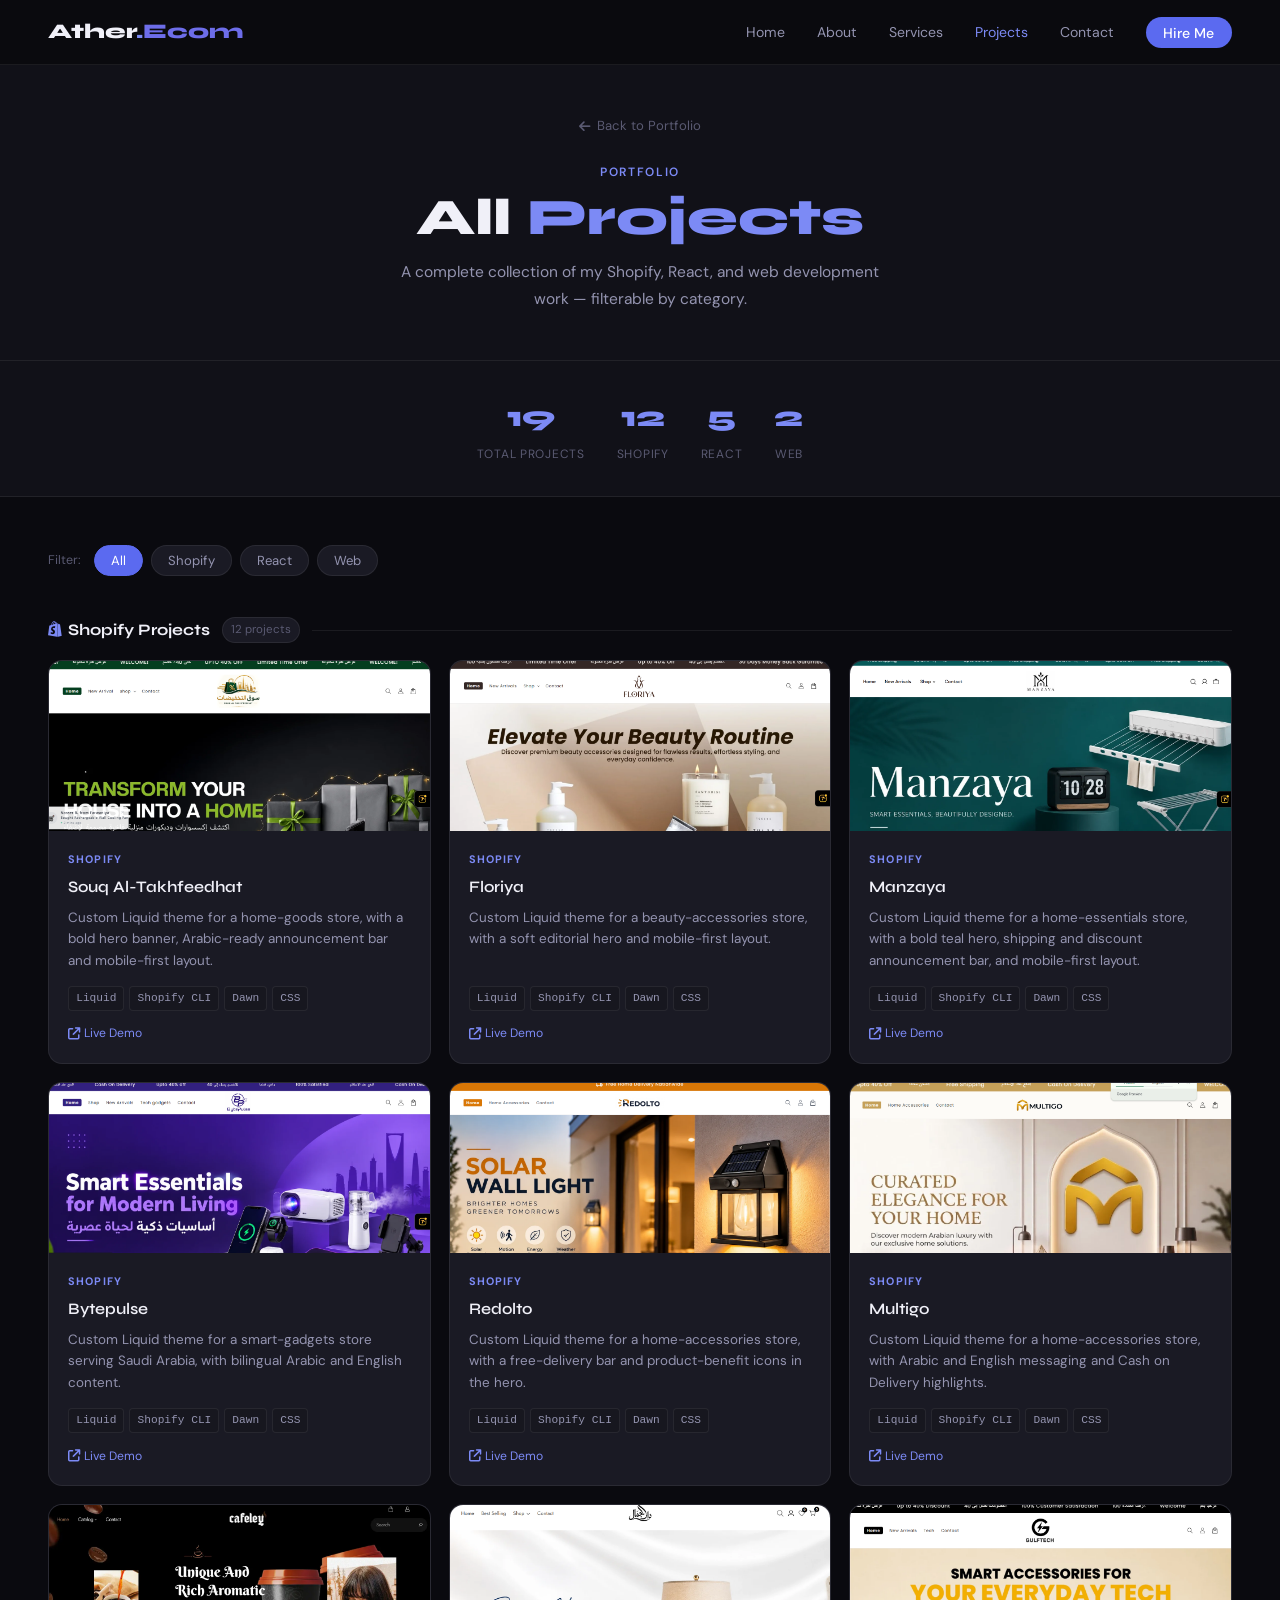
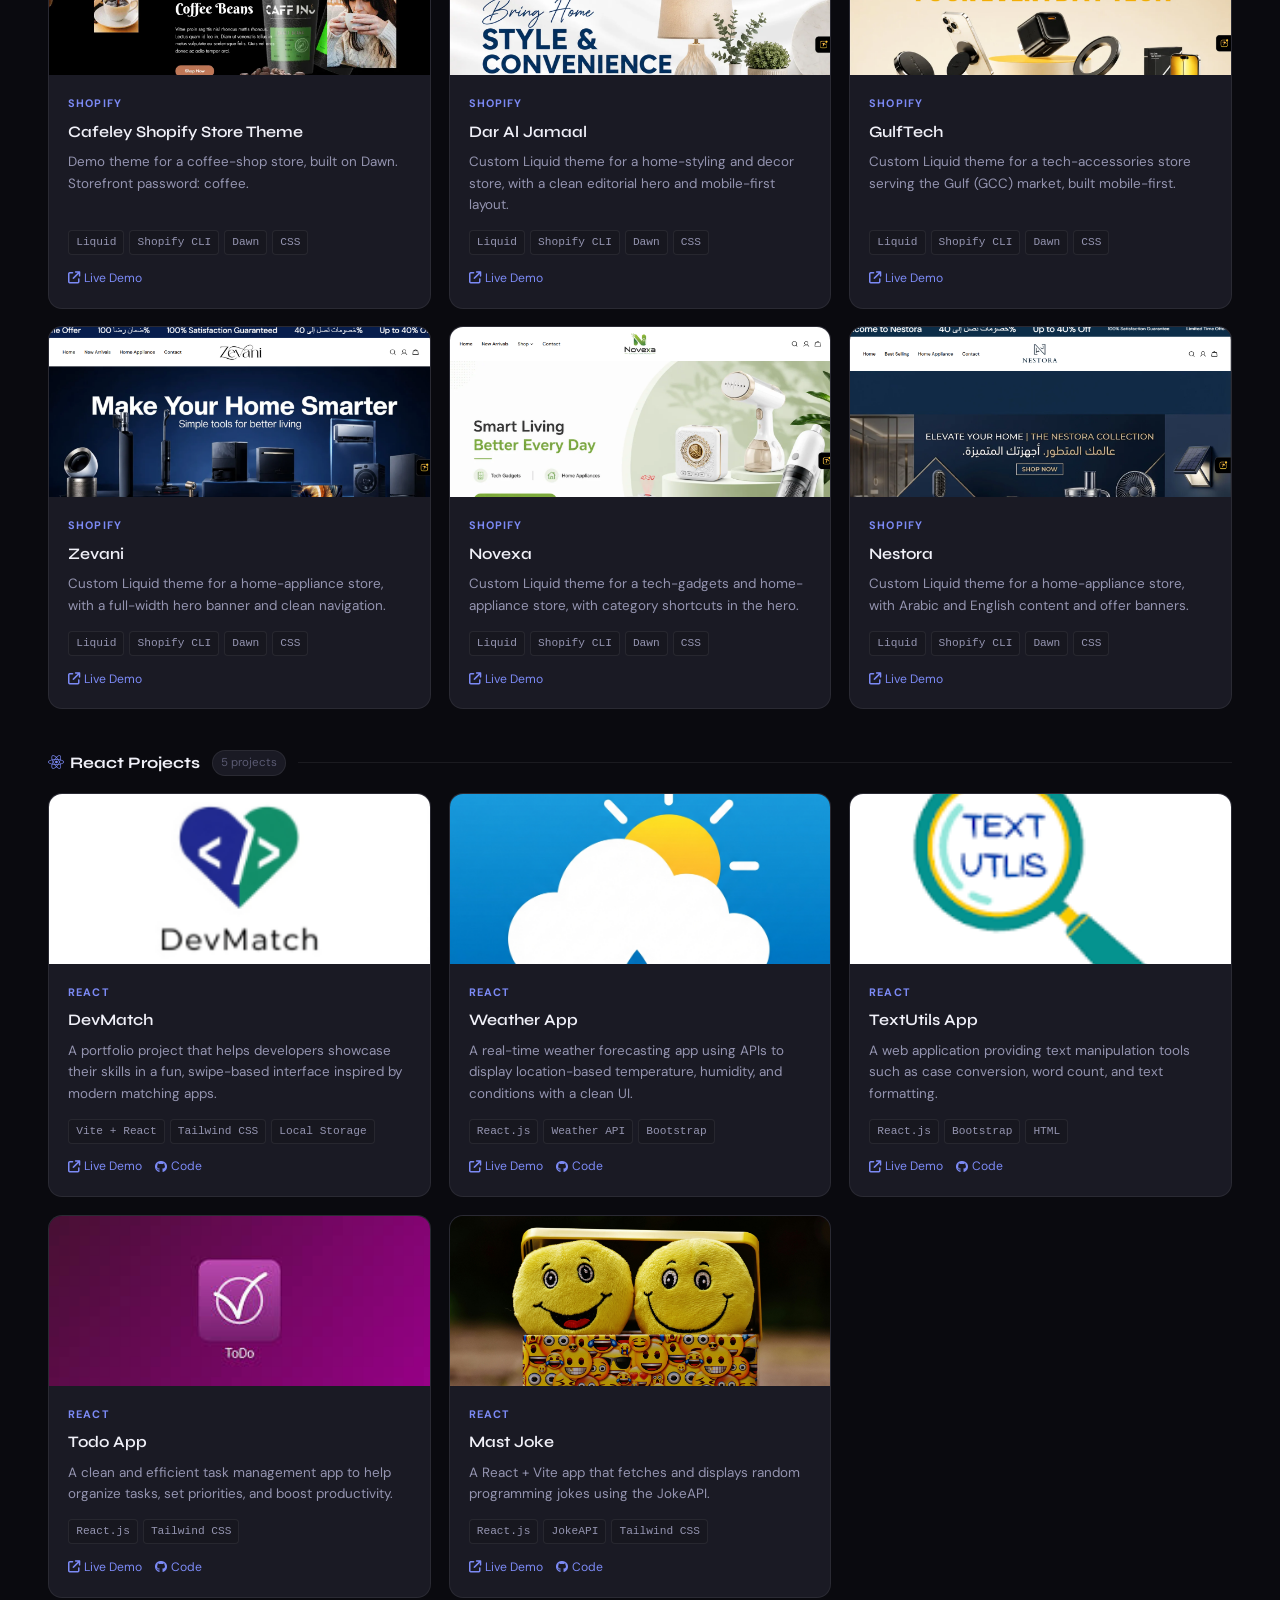
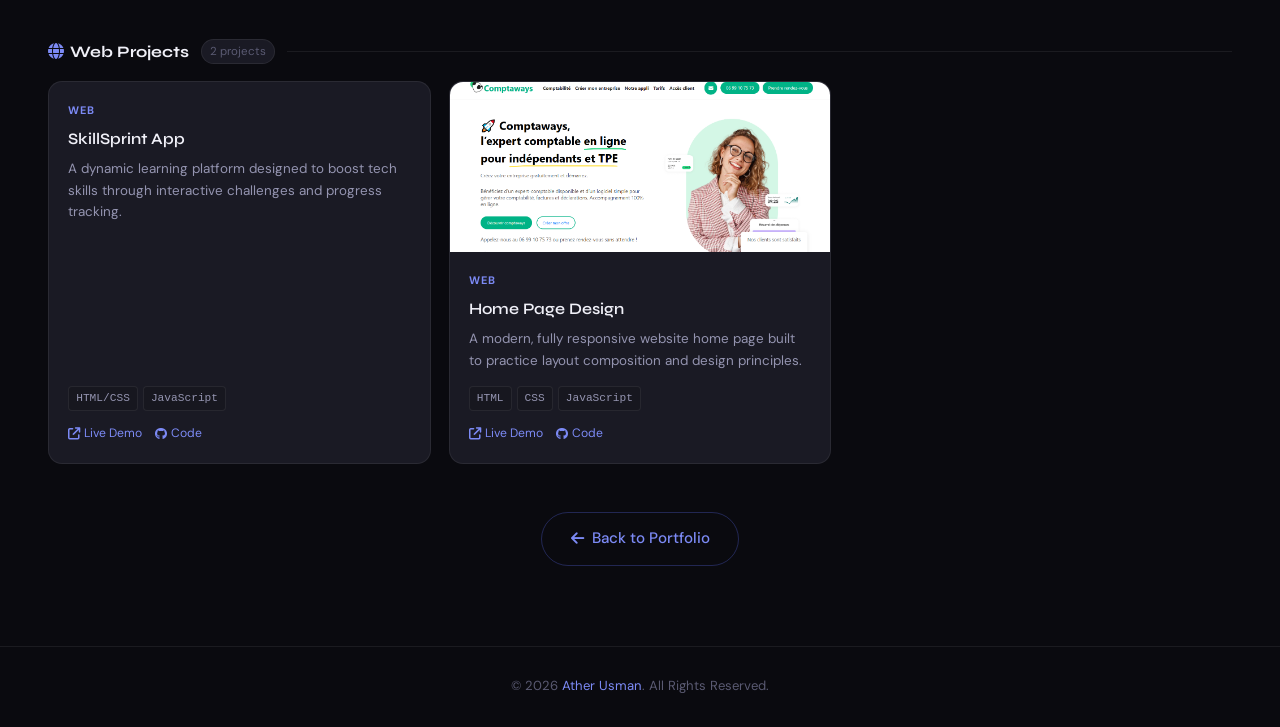
==== commit 2770e245: "update porfolio" ====
--- a/project.html
+++ b/project.html
@@ -206,6 +206,8 @@
   <div class="stat"><div class="stat-num" id="web-count">0</div><div class="stat-label">Web</div></div>
 </div>
 
+<!-- VERIFY: the Shopify descriptions below were written from each store's screenshot.
+     Replace any that are wrong with what you actually built + one real result (speed score, sales, launch date). -->
 <!-- MAIN -->
 <main>
 
@@ -227,127 +229,127 @@
   <div class="projects-grid" id="grid-shopify">
 
     <!-- ADD YOUR SHOPIFY PROJECTS HERE -->
-       <div class="project-card" data-type="shopify" style="animation-delay:0.05s">
-      <img src="images/souqaltakhfeedhat.png" alt="Cafeley Shopify Theme" class="project-img" onerror="this.style.display='none'"/>
+    <div class="project-card" data-type="shopify" style="animation-delay:0.05s">
+      <img src="images/souqaltakhfeedhat.png" alt="Souq Al-Takhfeedhat Shopify store homepage" class="project-img" loading="lazy" onerror="this.style.display='none'"/>
       <div class="project-body">
         <div class="project-type">Shopify</div>
         <div class="project-title">Souq Al-Takhfeedhat</div>
-        <div class="project-desc">A fully custom Shopify theme built with Liquid, featuring custom sections, metafields, and mobile-first design.(password:coffee)</div>
+        <div class="project-desc">Custom Liquid theme for a home-goods store, with a bold hero banner, Arabic-ready announcement bar and mobile-first layout.</div>
         <div class="project-techs"><span class="project-tech">Liquid</span><span class="project-tech">Shopify CLI</span><span class="project-tech">Dawn</span><span class="project-tech">CSS</span></div>
         <div class="project-links"><a href="https://souqaltakhfeedhat.com/" class="project-link"><i class="fa-solid fa-arrow-up-right-from-square"></i> Live Demo</a></div>
       </div>
     </div>
-         <div class="project-card" data-type="shopify" style="animation-delay:0.05s">
-      <img src="images/floryia.png" alt="Cafeley Shopify Theme" class="project-img" onerror="this.style.display='none'"/>
+    <div class="project-card" data-type="shopify" style="animation-delay:0.05s">
+      <img src="images/floryia.png" alt="Floriya Shopify store homepage" class="project-img" loading="lazy" onerror="this.style.display='none'"/>
       <div class="project-body">
         <div class="project-type">Shopify</div>
         <div class="project-title">Floriya</div>
-        <div class="project-desc">A fully custom Shopify theme built with Liquid, featuring custom sections, metafields, and mobile-first design.(password:coffee)</div>
+        <div class="project-desc">Custom Liquid theme for a beauty-accessories store, with a soft editorial hero and mobile-first layout.</div>
         <div class="project-techs"><span class="project-tech">Liquid</span><span class="project-tech">Shopify CLI</span><span class="project-tech">Dawn</span><span class="project-tech">CSS</span></div>
         <div class="project-links"><a href="https://thefloriya.com/" class="project-link"><i class="fa-solid fa-arrow-up-right-from-square"></i> Live Demo</a></div>
       </div>
     </div>
-        <div class="project-card" data-type="shopify" style="animation-delay:0.05s">
-      <img src="images/Manzaya.png" alt="Cafeley Shopify Theme" class="project-img" onerror="this.style.display='none'"/>
+    <div class="project-card" data-type="shopify" style="animation-delay:0.05s">
+      <img src="images/Manzaya.png" alt="Manzaya Shopify store homepage" class="project-img" loading="lazy" onerror="this.style.display='none'"/>
       <div class="project-body">
         <div class="project-type">Shopify</div>
         <div class="project-title">Manzaya</div>
-        <div class="project-desc">A fully custom Shopify theme built with Liquid, featuring custom sections, metafields, and mobile-first design.(password:coffee)</div>
+        <div class="project-desc">Custom Liquid theme for a home-essentials store, with a bold teal hero, shipping and discount announcement bar, and mobile-first layout.</div>
         <div class="project-techs"><span class="project-tech">Liquid</span><span class="project-tech">Shopify CLI</span><span class="project-tech">Dawn</span><span class="project-tech">CSS</span></div>
         <div class="project-links"><a href="https://www.manzaya.com/" class="project-link"><i class="fa-solid fa-arrow-up-right-from-square"></i> Live Demo</a></div>
       </div>
     </div>
-      <div class="project-card" data-type="shopify" style="animation-delay:0.05s">
-      <img src="images/bytepluse.png" alt="Cafeley Shopify Theme" class="project-img" onerror="this.style.display='none'"/>
-      <div class="project-body">
-        <div class="project-type">Shopify</div>
-        <div class="project-title">Bytepluse</div>
-        <div class="project-desc">A fully custom Shopify theme built with Liquid, featuring custom sections, metafields, and mobile-first design.(password:coffee)</div>
+    <div class="project-card" data-type="shopify" style="animation-delay:0.05s">
+      <img src="images/bytepluse.png" alt="Bytepulse Shopify store homepage" class="project-img" loading="lazy" onerror="this.style.display='none'"/>
+      <div class="project-body">
+        <div class="project-type">Shopify</div>
+        <div class="project-title">Bytepulse</div>
+        <div class="project-desc">Custom Liquid theme for a smart-gadgets store serving Saudi Arabia, with bilingual Arabic and English content.</div>
         <div class="project-techs"><span class="project-tech">Liquid</span><span class="project-tech">Shopify CLI</span><span class="project-tech">Dawn</span><span class="project-tech">CSS</span></div>
         <div class="project-links"><a href="https://bytepulseksa.store/" class="project-link"><i class="fa-solid fa-arrow-up-right-from-square"></i> Live Demo</a></div>
       </div>
     </div>
-     <div class="project-card" data-type="shopify" style="animation-delay:0.05s">
-      <img src="images/redolto.png" alt="Cafeley Shopify Theme" class="project-img" onerror="this.style.display='none'"/>
+    <div class="project-card" data-type="shopify" style="animation-delay:0.05s">
+      <img src="images/redolto.png" alt="Redolto Shopify store homepage" class="project-img" loading="lazy" onerror="this.style.display='none'"/>
       <div class="project-body">
         <div class="project-type">Shopify</div>
         <div class="project-title">Redolto</div>
-        <div class="project-desc">A fully custom Shopify theme built with Liquid, featuring custom sections, metafields, and mobile-first design.(password:coffee)</div>
+        <div class="project-desc">Custom Liquid theme for a home-accessories store, with a free-delivery bar and product-benefit icons in the hero.</div>
         <div class="project-techs"><span class="project-tech">Liquid</span><span class="project-tech">Shopify CLI</span><span class="project-tech">Dawn</span><span class="project-tech">CSS</span></div>
         <div class="project-links"><a href="https://redolto.store/" class="project-link"><i class="fa-solid fa-arrow-up-right-from-square"></i> Live Demo</a></div>
       </div>
     </div>
-     <div class="project-card" data-type="shopify" style="animation-delay:0.05s">
-      <img src="images/multigo.png" alt="Cafeley Shopify Theme" class="project-img" onerror="this.style.display='none'"/>
+    <div class="project-card" data-type="shopify" style="animation-delay:0.05s">
+      <img src="images/multigo.png" alt="Multigo Shopify store homepage" class="project-img" loading="lazy" onerror="this.style.display='none'"/>
       <div class="project-body">
         <div class="project-type">Shopify</div>
         <div class="project-title">Multigo</div>
-        <div class="project-desc">A fully custom Shopify theme built with Liquid, featuring custom sections, metafields, and mobile-first design.(password:coffee)</div>
+        <div class="project-desc">Custom Liquid theme for a home-accessories store, with Arabic and English messaging and Cash on Delivery highlights.</div>
         <div class="project-techs"><span class="project-tech">Liquid</span><span class="project-tech">Shopify CLI</span><span class="project-tech">Dawn</span><span class="project-tech">CSS</span></div>
         <div class="project-links"><a href="https://multigo.store/" class="project-link"><i class="fa-solid fa-arrow-up-right-from-square"></i> Live Demo</a></div>
       </div>
     </div>
     <div class="project-card" data-type="shopify" style="animation-delay:0.05s">
-      <img src="images/coffee.webp" alt="Cafeley Shopify Theme" class="project-img" onerror="this.style.display='none'"/>
+      <img src="images/coffee.webp" alt="Cafeley coffee-shop theme homepage" class="project-img" loading="lazy" onerror="this.style.display='none'"/>
       <div class="project-body">
         <div class="project-type">Shopify</div>
         <div class="project-title">Cafeley Shopify Store Theme</div>
-        <div class="project-desc">A fully custom Shopify theme built with Liquid, featuring custom sections, metafields, and mobile-first design.(password:coffee)</div>
+        <div class="project-desc">Demo theme for a coffee-shop store, built on Dawn. Storefront password: coffee.</div>
         <div class="project-techs"><span class="project-tech">Liquid</span><span class="project-tech">Shopify CLI</span><span class="project-tech">Dawn</span><span class="project-tech">CSS</span></div>
         <div class="project-links"><a href="https://cafeley.myshopify.com/" class="project-link"><i class="fa-solid fa-arrow-up-right-from-square"></i> Live Demo</a></div>
       </div>
     </div>
     <div class="project-card" data-type="shopify" style="animation-delay:0.05s">
-      <img src="images/project-2.png" alt="Cafeley Shopify Theme" class="project-img" onerror="this.style.display='none'"/>
+      <img src="images/project-2.png" alt="Dar Al Jamaal Shopify store homepage" class="project-img" loading="lazy" onerror="this.style.display='none'"/>
       <div class="project-body">
         <div class="project-type">Shopify</div>
         <div class="project-title">Dar Al Jamaal</div>
-        <div class="project-desc">A fully custom Shopify theme built with Liquid, featuring custom sections, metafields, and mobile-first design.(password:coffee)</div>
+        <div class="project-desc">Custom Liquid theme for a home-styling and decor store, with a clean editorial hero and mobile-first layout.</div>
         <div class="project-techs"><span class="project-tech">Liquid</span><span class="project-tech">Shopify CLI</span><span class="project-tech">Dawn</span><span class="project-tech">CSS</span></div>
         <div class="project-links"><a href="https://daraljamaal.com/" class="project-link"><i class="fa-solid fa-arrow-up-right-from-square"></i> Live Demo</a></div>
       </div>
     </div>
-     <div class="project-card" data-type="shopify" style="animation-delay:0.05s">
-      <img src="images/gultexh.png" alt="Cafeley Shopify Theme" class="project-img" onerror="this.style.display='none'"/>
+    <div class="project-card" data-type="shopify" style="animation-delay:0.05s">
+      <img src="images/gultexh.png" alt="GulfTech Shopify store homepage" class="project-img" loading="lazy" onerror="this.style.display='none'"/>
       <div class="project-body">
         <div class="project-type">Shopify</div>
         <div class="project-title">GulfTech</div>
-        <div class="project-desc">A fully custom Shopify theme built with Liquid, featuring custom sections, metafields, and mobile-first design.(password:coffee)</div>
+        <div class="project-desc">Custom Liquid theme for a tech-accessories store serving the Gulf (GCC) market, built mobile-first.</div>
         <div class="project-techs"><span class="project-tech">Liquid</span><span class="project-tech">Shopify CLI</span><span class="project-tech">Dawn</span><span class="project-tech">CSS</span></div>
         <div class="project-links"><a href="https://gulftech-gcc.shop/" class="project-link"><i class="fa-solid fa-arrow-up-right-from-square"></i> Live Demo</a></div>
       </div>
     </div>
-     <div class="project-card" data-type="shopify" style="animation-delay:0.05s">
-      <img src="images/zevani.png" alt="Cafeley Shopify Theme" class="project-img" onerror="this.style.display='none'"/>
+    <div class="project-card" data-type="shopify" style="animation-delay:0.05s">
+      <img src="images/zevani.png" alt="Zevani Shopify store homepage" class="project-img" loading="lazy" onerror="this.style.display='none'"/>
       <div class="project-body">
         <div class="project-type">Shopify</div>
         <div class="project-title">Zevani</div>
-        <div class="project-desc">A fully custom Shopify theme built with Liquid, featuring custom sections, metafields, and mobile-first design.(password:coffee)</div>
+        <div class="project-desc">Custom Liquid theme for a home-appliance store, with a full-width hero banner and clean navigation.</div>
         <div class="project-techs"><span class="project-tech">Liquid</span><span class="project-tech">Shopify CLI</span><span class="project-tech">Dawn</span><span class="project-tech">CSS</span></div>
         <div class="project-links"><a href="https://zevani.store/" class="project-link"><i class="fa-solid fa-arrow-up-right-from-square"></i> Live Demo</a></div>
       </div>
     </div>
-     <div class="project-card" data-type="shopify" style="animation-delay:0.05s">
-      <img src="images/nosteria.png" alt="Cafeley Shopify Theme" class="project-img" onerror="this.style.display='none'"/>
+    <div class="project-card" data-type="shopify" style="animation-delay:0.05s">
+      <img src="images/nosteria.png" alt="Novexa Shopify store homepage" class="project-img" loading="lazy" onerror="this.style.display='none'"/>
       <div class="project-body">
         <div class="project-type">Shopify</div>
         <div class="project-title">Novexa</div>
-        <div class="project-desc">A fully custom Shopify theme built with Liquid, featuring custom sections, metafields, and mobile-first design.(password:coffee)</div>
+        <div class="project-desc">Custom Liquid theme for a tech-gadgets and home-appliance store, with category shortcuts in the hero.</div>
         <div class="project-techs"><span class="project-tech">Liquid</span><span class="project-tech">Shopify CLI</span><span class="project-tech">Dawn</span><span class="project-tech">CSS</span></div>
         <div class="project-links"><a href="https://shopnovexa.store/" class="project-link"><i class="fa-solid fa-arrow-up-right-from-square"></i> Live Demo</a></div>
       </div>
     </div>
-     <div class="project-card" data-type="shopify" style="animation-delay:0.05s">
-      <img src="images/nestoraa.png" alt="Cafeley Shopify Theme" class="project-img" onerror="this.style.display='none'"/>
+    <div class="project-card" data-type="shopify" style="animation-delay:0.05s">
+      <img src="images/nestoraa.png" alt="Nestora Shopify store homepage" class="project-img" loading="lazy" onerror="this.style.display='none'"/>
       <div class="project-body">
         <div class="project-type">Shopify</div>
         <div class="project-title">Nestora</div>
-        <div class="project-desc">A fully custom Shopify theme built with Liquid, featuring custom sections, metafields, and mobile-first design.(password:coffee)</div>
+        <div class="project-desc">Custom Liquid theme for a home-appliance store, with Arabic and English content and offer banners.</div>
         <div class="project-techs"><span class="project-tech">Liquid</span><span class="project-tech">Shopify CLI</span><span class="project-tech">Dawn</span><span class="project-tech">CSS</span></div>
         <div class="project-links"><a href="https://nestorashop.biz/" class="project-link"><i class="fa-solid fa-arrow-up-right-from-square"></i> Live Demo</a></div>
       </div>
     </div>
-    
+
     <!-- Add more Shopify cards here -->
 
   </div>
@@ -361,40 +363,40 @@
   <div class="projects-grid" id="grid-react">
 
     <div class="project-card" data-type="react" style="animation-delay:0.05s">
-      <img src="images/devmatch.png" alt="DevMatch" class="project-img" onerror="this.style.display='none'"/>
+      <img src="images/devmatch.png" alt="DevMatch app screenshot" class="project-img" loading="lazy" onerror="this.style.display='none'"/>
       <div class="project-body">
         <div class="project-type">React</div>
         <div class="project-title">DevMatch</div>
-        <div class="project-desc">A portfolio project that helps developers showcase their skills in a fun, swipe-based interface.</div>
+        <div class="project-desc">A portfolio project that helps developers showcase their skills in a fun, swipe-based interface inspired by modern matching apps.</div>
         <div class="project-techs"><span class="project-tech">Vite + React</span><span class="project-tech">Tailwind CSS</span><span class="project-tech">Local Storage</span></div>
         <div class="project-links"><a href="https://devmatchpro.netlify.app/" class="project-link"><i class="fa-solid fa-arrow-up-right-from-square"></i> Live Demo</a><a href="https://github.com/Ather-10/devmatch" class="project-link"><i class="fa-brands fa-github"></i> Code</a></div>
       </div>
     </div>
 
     <div class="project-card" data-type="react" style="animation-delay:0.1s">
-      <img src="images/weather.pnj.png" alt="Weather App" class="project-img" onerror="this.style.display='none'"/>
+      <img src="images/weather.pnj.png" alt="Weather App screenshot" class="project-img" loading="lazy" onerror="this.style.display='none'"/>
       <div class="project-body">
         <div class="project-type">React</div>
         <div class="project-title">Weather App</div>
-        <div class="project-desc">A real-time weather forecasting app using APIs to display location-based temperature and conditions.</div>
+        <div class="project-desc">A real-time weather forecasting app using APIs to display location-based temperature, humidity, and conditions with a clean UI.</div>
         <div class="project-techs"><span class="project-tech">React.js</span><span class="project-tech">Weather API</span><span class="project-tech">Bootstrap</span></div>
         <div class="project-links"><a href="https://ather-10.github.io/my-weather-app/" class="project-link"><i class="fa-solid fa-arrow-up-right-from-square"></i> Live Demo</a><a href="https://github.com/Ather-10/my-weather-app" class="project-link"><i class="fa-brands fa-github"></i> Code</a></div>
       </div>
     </div>
 
     <div class="project-card" data-type="react" style="animation-delay:0.15s">
-      <img src="images/textutils.png" alt="TextUtils" class="project-img" onerror="this.style.display='none'"/>
+      <img src="images/textutils.png" alt="TextUtils app screenshot" class="project-img" loading="lazy" onerror="this.style.display='none'"/>
       <div class="project-body">
         <div class="project-type">React</div>
         <div class="project-title">TextUtils App</div>
-        <div class="project-desc">A web application providing text manipulation tools such as case conversion, word count, and formatting.</div>
+        <div class="project-desc">A web application providing text manipulation tools such as case conversion, word count, and text formatting.</div>
         <div class="project-techs"><span class="project-tech">React.js</span><span class="project-tech">Bootstrap</span><span class="project-tech">HTML</span></div>
         <div class="project-links"><a href="https://ather-10.github.io/textutills-app/" class="project-link"><i class="fa-solid fa-arrow-up-right-from-square"></i> Live Demo</a><a href="https://github.com/Ather-10/textutills-app" class="project-link"><i class="fa-brands fa-github"></i> Code</a></div>
       </div>
     </div>
 
     <div class="project-card" data-type="react" style="animation-delay:0.2s">
-      <img src="images/Todo.jpg" alt="Todo App" class="project-img" onerror="this.style.display='none'"/>
+      <img src="images/Todo.jpg" alt="Todo App screenshot" class="project-img" loading="lazy" onerror="this.style.display='none'"/>
       <div class="project-body">
         <div class="project-type">React</div>
         <div class="project-title">Todo App</div>
@@ -405,7 +407,7 @@
     </div>
 
     <div class="project-card" data-type="react" style="animation-delay:0.25s">
-      <img src="images/joke.jpg" alt="Mast Joke" class="project-img" onerror="this.style.display='none'"/>
+      <img src="images/joke.jpg" alt="Mast Joke app screenshot" class="project-img" loading="lazy" onerror="this.style.display='none'"/>
       <div class="project-body">
         <div class="project-type">React</div>
         <div class="project-title">Mast Joke</div>
@@ -428,7 +430,7 @@
   <div class="projects-grid" id="grid-web">
 
     <div class="project-card" data-type="web" style="animation-delay:0.05s">
-      <img src="images/skillrecoder.png" alt="SkillSprint" class="project-img" onerror="this.style.display='none'"/>
+      <img src="images/skillrecoder.png" alt="SkillSprint learning platform screenshot" class="project-img" loading="lazy" onerror="this.style.display='none'"/>
       <div class="project-body">
         <div class="project-type">Web</div>
         <div class="project-title">SkillSprint App</div>
@@ -439,7 +441,7 @@
     </div>
 
     <div class="project-card" data-type="web" style="animation-delay:0.1s">
-      <img src="images/design.png" alt="Home Page Design" class="project-img" onerror="this.style.display='none'"/>
+      <img src="images/design.png" alt="Responsive home page design screenshot" class="project-img" loading="lazy" onerror="this.style.display='none'"/>
       <div class="project-body">
         <div class="project-type">Web</div>
         <div class="project-title">Home Page Design</div>
@@ -466,7 +468,7 @@
 </main>
 
 <footer>
-  <p>© 2024 <span>Ather Usman</span>. All Rights Reserved.</p>
+  <p>© 2026 <span>Ather Usman</span>. All Rights Reserved.</p>
 </footer>
 
 <script>
